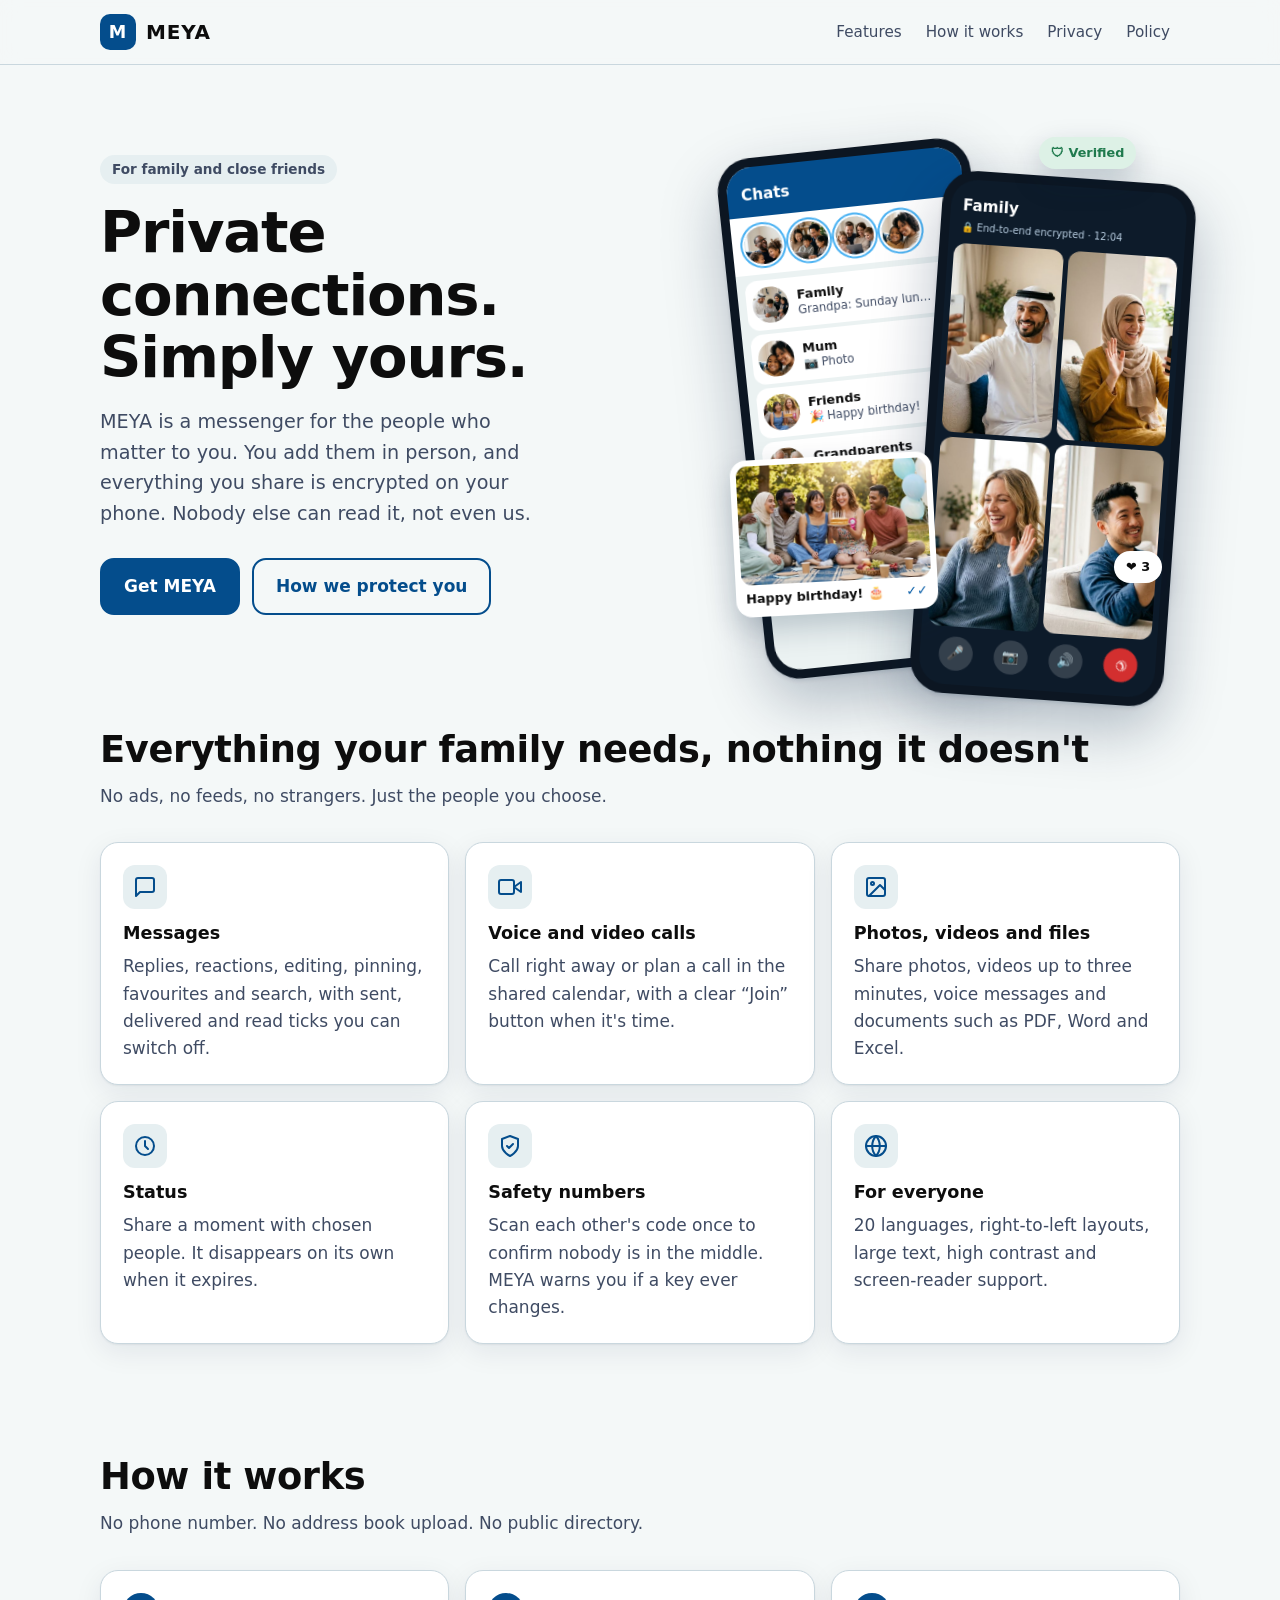
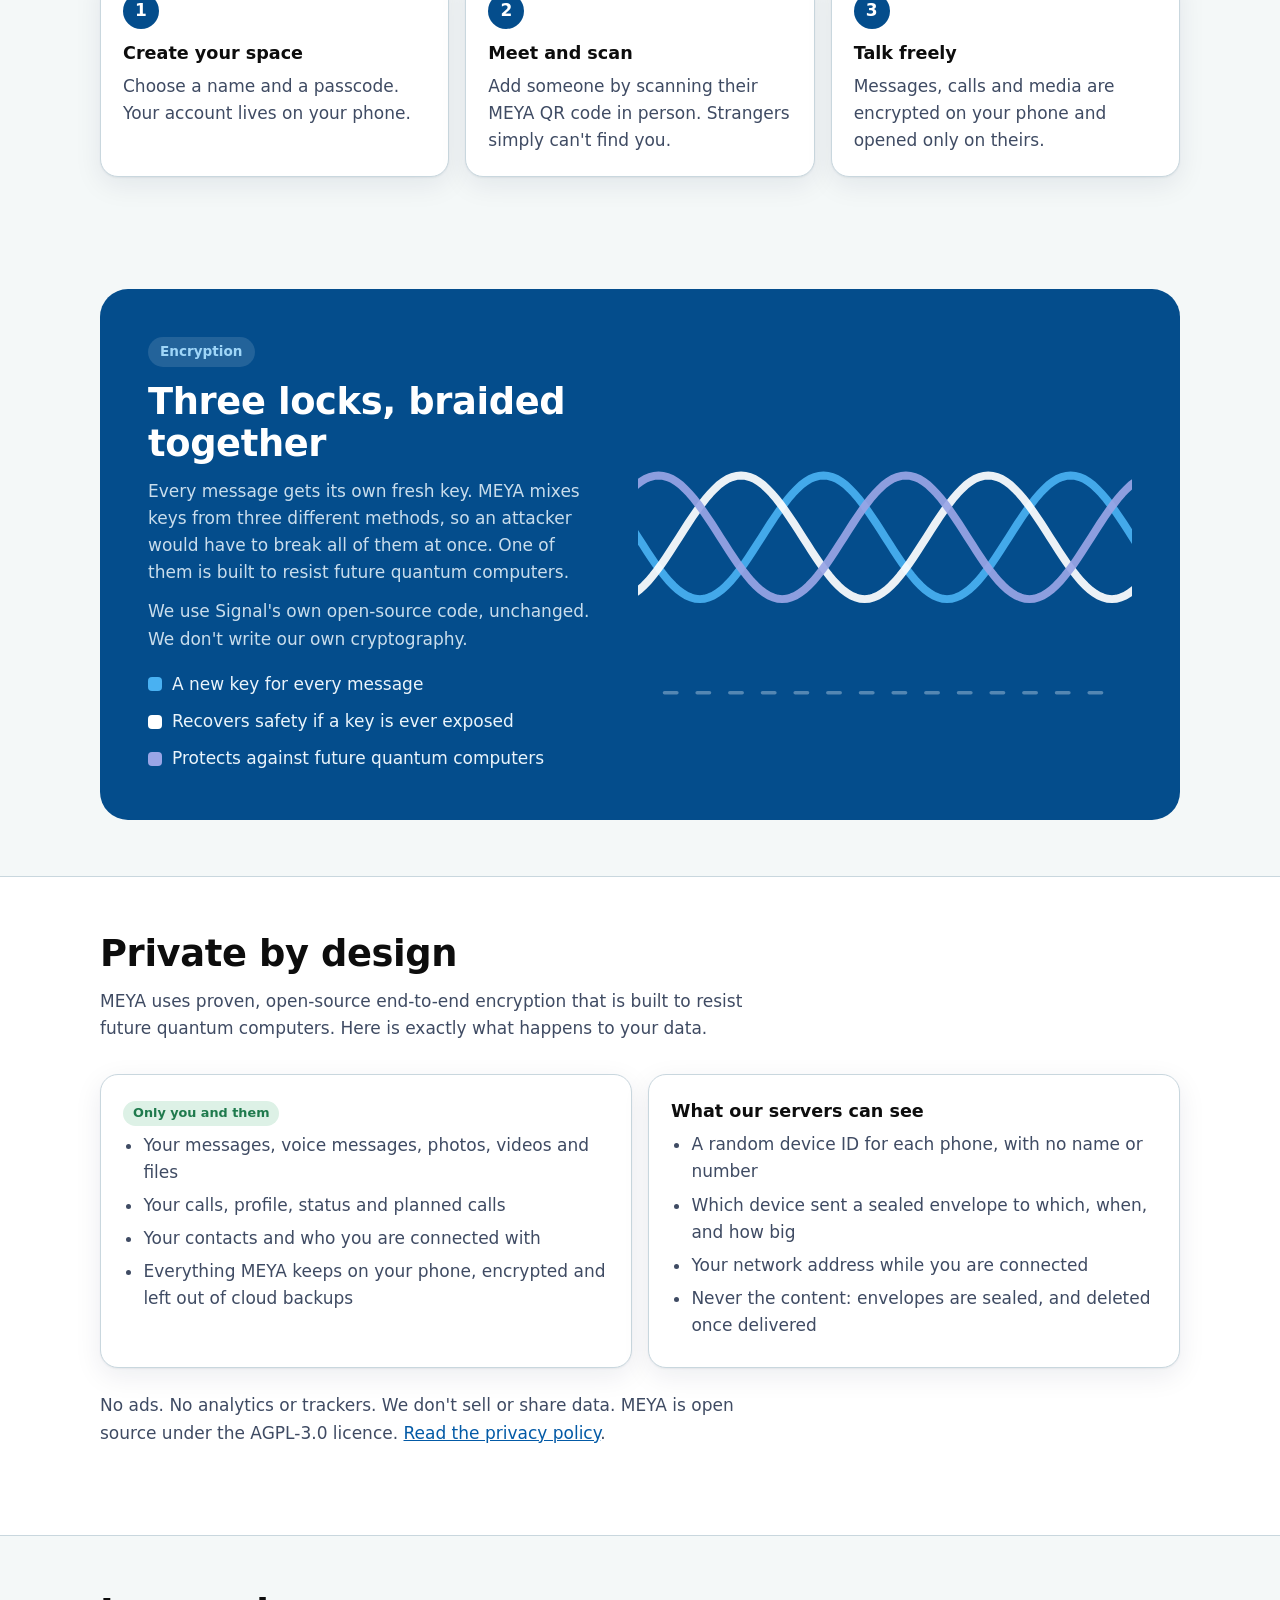
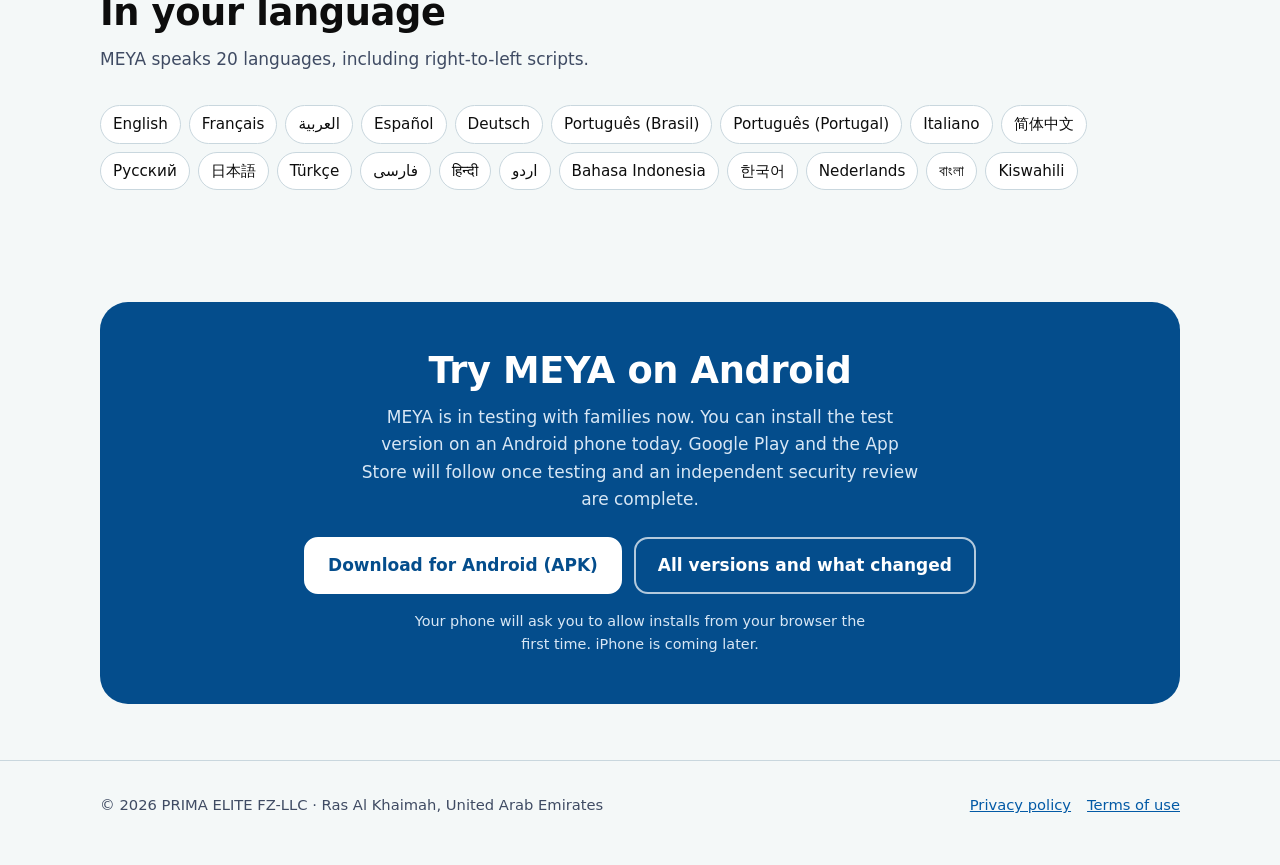
==== website/index.html @ dabe9e63 "MEYA 1.0.0 Source of the first Android test version of MEYA: the Flutter app, the Rust cryptographic" ====
<!doctype html>
<html lang="en">
<head>
<meta charset="utf-8">
<meta name="viewport" content="width=device-width, initial-scale=1, viewport-fit=cover">
<title>MEYA · Private messaging for the people closest to you</title>
<meta name="description" content="MEYA is a private, end-to-end encrypted messenger for family and close friends. Add people only in person, chat, call and share. Nobody else can read it.">
<meta name="theme-color" content="#044d8c">
<meta property="og:title" content="MEYA · Private messaging for the people closest to you">
<meta property="og:description" content="End-to-end encrypted messages and calls for family and close friends. You add people only in person.">
<meta property="og:type" content="website">
<link rel="icon" href="favicon.svg" type="image/svg+xml">
<link rel="stylesheet" href="site.css">
</head>
<body>
<a class="skip" href="#main">Skip to content</a>

<header class="top">
  <div class="wrap">
    <a class="brand" href="/" aria-label="MEYA home"><span class="logo" aria-hidden="true">M</span>MEYA</a>
    <nav aria-label="Main">
      <a href="#features" class="hide-small">Features</a>
      <a href="#how" class="hide-tiny">How it works</a>
      <a href="#privacy">Privacy</a>
      <a href="privacy.html" class="hide-small">Policy</a>
    </nav>
  </div>
</header>

<main id="main">
  <section class="hero" aria-labelledby="hero-title">
    <div class="wrap">
      <div>
        <span class="eyebrow">For family and close friends</span>
        <h1 id="hero-title">Private connections.<br>Simply yours.</h1>
        <p class="lead">MEYA is a messenger for the people who matter to you. You add them in person, and everything you share is encrypted on your phone. Nobody else can read it, not even us.</p>
        <div class="actions">
          <a class="button primary" href="#get">Get MEYA</a>
          <a class="button secondary" href="#privacy">How we protect you</a>
        </div>
      </div>

      <div class="showcase" role="img" aria-label="Illustration of MEYA in use: a family video call with four people of different backgrounds, a chats list with statuses, a shared birthday photo and a heart reaction, all end-to-end encrypted.">
        <!-- Back phone: chats list with statuses -->
        <div class="device device-back" aria-hidden="true">
          <div class="app">
            <div class="app-bar">Chats</div>
            <div class="stories">
              <span class="story" style="background-image:url(img/ai/black-father.jpg);background-size:150% auto;background-position:50% 42%"></span>
              <span class="story" style="background-image:url(img/ai/asian-family.jpg);background-size:auto 150%;background-position:56% 45%"></span>
              <span class="story" style="background-image:url(img/ai/family-tablet.jpg);background-size:auto 150%;background-position:50% 40%"></span>
              <span class="story" style="background-image:url(img/ai/black-mother.jpg);background-size:auto 170%;background-position:68% 34%"></span>
            </div>
            <ul class="chats">
              <li><span class="avatar" style="background-image:url(img/ai/gcc-family.jpg);background-size:auto 140%;background-position:52% 35%"></span><span class="who"><b>Family</b><i>Grandpa: Sunday lunch? 🍲</i></span><span class="badge-n">3</span></li>
              <li><span class="avatar" style="background-image:url(img/ai/black-mother.jpg);background-size:auto 200%;background-position:62% 34%"></span><span class="who"><b>Mum</b><i>📷 Photo</i></span></li>
              <li><span class="avatar" style="background-image:url(img/ai/friends-birthday.jpg);background-size:auto 150%;background-position:45% 30%"></span><span class="who"><b>Friends</b><i>🎉 Happy birthday!</i></span></li>
              <li><span class="avatar" style="background-image:url(img/ai/grandparents.jpg);background-size:auto 150%;background-position:50% 32%"></span><span class="who"><b>Grandparents</b><i>🎥 Video call</i></span></li>
            </ul>
          </div>
        </div>

        <!-- Front phone: family video call -->
        <div class="device device-front" aria-hidden="true">
          <div class="call">
            <div class="call-top"><b>Family</b><span>🔒 End-to-end encrypted · 12:04</span></div>
            <div class="tiles">
              <img src="img/ai/gcc-man.jpg" alt="" style="object-position:38% 30%">
              <img src="img/ai/hijab-woman.jpg" alt="" style="object-position:44% 35%">
              <img src="img/ai/woman-wave.jpg" alt="" style="object-position:57% 35%">
              <img src="img/ai/asian-man.jpg" alt="" style="object-position:35% 38%">
            </div>
            <div class="controls"><span>🎤</span><span>📷</span><span>🔊</span><span class="end">✆</span></div>
          </div>
        </div>

        <!-- Floating details -->
        <div class="float float-photo" aria-hidden="true">
          <img src="img/ai/friends-birthday.jpg" alt="" style="object-position:52% 40%">
          <span>Happy birthday! 🎂 <em>✓✓</em></span>
        </div>
        <div class="float float-heart" aria-hidden="true">❤️ 3</div>
        <div class="float float-lock" aria-hidden="true">🛡 Verified</div>
      </div>
    </div>
  </section>

  <section id="features" aria-labelledby="features-title">
    <div class="wrap">
      <h2 id="features-title">Everything your family needs, nothing it doesn't</h2>
      <p class="section-lead">No ads, no feeds, no strangers. Just the people you choose.</p>
      <div class="grid">
        <article class="card">
          <div class="icon" aria-hidden="true"><svg viewBox="0 0 24 24"><path d="M21 15a2 2 0 0 1-2 2H7l-4 4V5a2 2 0 0 1 2-2h14a2 2 0 0 1 2 2z"/></svg></div>
          <h3>Messages</h3>
          <p>Replies, reactions, editing, pinning, favourites and search, with sent, delivered and read ticks you can switch off.</p>
        </article>
        <article class="card">
          <div class="icon" aria-hidden="true"><svg viewBox="0 0 24 24"><path d="M23 7l-7 5 7 5V7z"/><rect x="1" y="5" width="15" height="14" rx="2"/></svg></div>
          <h3>Voice and video calls</h3>
          <p>Call right away or plan a call in the shared calendar, with a clear “Join” button when it's time.</p>
        </article>
        <article class="card">
          <div class="icon" aria-hidden="true"><svg viewBox="0 0 24 24"><rect x="3" y="3" width="18" height="18" rx="2"/><circle cx="8.5" cy="8.5" r="1.5"/><path d="M21 15l-5-5L5 21"/></svg></div>
          <h3>Photos, videos and files</h3>
          <p>Share photos, videos up to three minutes, voice messages and documents such as PDF, Word and Excel.</p>
        </article>
        <article class="card">
          <div class="icon" aria-hidden="true"><svg viewBox="0 0 24 24"><circle cx="12" cy="12" r="9"/><path d="M12 7v5l3 3"/></svg></div>
          <h3>Status</h3>
          <p>Share a moment with chosen people. It disappears on its own when it expires.</p>
        </article>
        <article class="card">
          <div class="icon" aria-hidden="true"><svg viewBox="0 0 24 24"><path d="M12 22s8-4 8-10V5l-8-3-8 3v7c0 6 8 10 8 10z"/><path d="M9 12l2 2 4-4"/></svg></div>
          <h3>Safety numbers</h3>
          <p>Scan each other's code once to confirm nobody is in the middle. MEYA warns you if a key ever changes.</p>
        </article>
        <article class="card">
          <div class="icon" aria-hidden="true"><svg viewBox="0 0 24 24"><circle cx="12" cy="12" r="10"/><path d="M2 12h20M12 2a15 15 0 0 1 0 20M12 2a15 15 0 0 0 0 20"/></svg></div>
          <h3>For everyone</h3>
          <p>20 languages, right-to-left layouts, large text, high contrast and screen-reader support.</p>
        </article>
      </div>
    </div>
  </section>

  <section id="how" aria-labelledby="how-title">
    <div class="wrap">
      <h2 id="how-title">How it works</h2>
      <p class="section-lead">No phone number. No address book upload. No public directory.</p>
      <ol class="steps" role="list">
        <li class="card">
          <h3>Create your space</h3>
          <p>Choose a name and a passcode. Your account lives on your phone.</p>
        </li>
        <li class="card">
          <h3>Meet and scan</h3>
          <p>Add someone by scanning their MEYA QR code in person. Strangers simply can't find you.</p>
        </li>
        <li class="card">
          <h3>Talk freely</h3>
          <p>Messages, calls and media are encrypted on your phone and opened only on theirs.</p>
        </li>
      </ol>
    </div>
  </section>

  <section id="encryption" aria-labelledby="encryption-title">
    <div class="wrap">
      <div class="ratchet">
        <div>
          <span class="eyebrow">Encryption</span>
          <h2 id="encryption-title">Three locks, braided together</h2>
          <p>Every message gets its own fresh key. MEYA mixes keys from three different methods, so an attacker would have to break all of them at once. One of them is built to resist future quantum computers.</p>
          <p>We use Signal's own open-source code, unchanged. We don't write our own cryptography.</p>
          <ul class="strand-legend">
            <li><i style="background:#49b1f2"></i>A new key for every message</li>
            <li><i style="background:#ffffff"></i>Recovers safety if a key is ever exposed</li>
            <li><i style="background:#9aa5e6"></i>Protects against future quantum computers</li>
          </ul>
        </div>
        <svg class="strands" viewBox="0 0 560 360" role="img" aria-label="Three strands braided together, standing for the three methods that make each message key">
          <defs><path id="wave" d="M-560 160.0 L-555 167.8 L-550 175.6 L-545 183.1 L-540 190.4 L-535 197.2 L-530 203.6 L-525 209.5 L-520 214.7 L-515 219.3 L-510 223.1 L-505 226.1 L-500 228.2 L-495 229.6 L-490 230.0 L-485 229.6 L-480 228.2 L-475 226.1 L-470 223.1 L-465 219.3 L-460 214.7 L-455 209.5 L-450 203.6 L-445 197.2 L-440 190.4 L-435 183.1 L-430 175.6 L-425 167.8 L-420 160.0 L-415 152.2 L-410 144.4 L-405 136.9 L-400 129.6 L-395 122.8 L-390 116.4 L-385 110.5 L-380 105.3 L-375 100.7 L-370 96.9 L-365 93.9 L-360 91.8 L-355 90.4 L-350 90.0 L-345 90.4 L-340 91.8 L-335 93.9 L-330 96.9 L-325 100.7 L-320 105.3 L-315 110.5 L-310 116.4 L-305 122.8 L-300 129.6 L-295 136.9 L-290 144.4 L-285 152.2 L-280 160.0 L-275 167.8 L-270 175.6 L-265 183.1 L-260 190.4 L-255 197.2 L-250 203.6 L-245 209.5 L-240 214.7 L-235 219.3 L-230 223.1 L-225 226.1 L-220 228.2 L-215 229.6 L-210 230.0 L-205 229.6 L-200 228.2 L-195 226.1 L-190 223.1 L-185 219.3 L-180 214.7 L-175 209.5 L-170 203.6 L-165 197.2 L-160 190.4 L-155 183.1 L-150 175.6 L-145 167.8 L-140 160.0 L-135 152.2 L-130 144.4 L-125 136.9 L-120 129.6 L-115 122.8 L-110 116.4 L-105 110.5 L-100 105.3 L-95 100.7 L-90 96.9 L-85 93.9 L-80 91.8 L-75 90.4 L-70 90.0 L-65 90.4 L-60 91.8 L-55 93.9 L-50 96.9 L-45 100.7 L-40 105.3 L-35 110.5 L-30 116.4 L-25 122.8 L-20 129.6 L-15 136.9 L-10 144.4 L-5 152.2 L0 160.0 L5 167.8 L10 175.6 L15 183.1 L20 190.4 L25 197.2 L30 203.6 L35 209.5 L40 214.7 L45 219.3 L50 223.1 L55 226.1 L60 228.2 L65 229.6 L70 230.0 L75 229.6 L80 228.2 L85 226.1 L90 223.1 L95 219.3 L100 214.7 L105 209.5 L110 203.6 L115 197.2 L120 190.4 L125 183.1 L130 175.6 L135 167.8 L140 160.0 L145 152.2 L150 144.4 L155 136.9 L160 129.6 L165 122.8 L170 116.4 L175 110.5 L180 105.3 L185 100.7 L190 96.9 L195 93.9 L200 91.8 L205 90.4 L210 90.0 L215 90.4 L220 91.8 L225 93.9 L230 96.9 L235 100.7 L240 105.3 L245 110.5 L250 116.4 L255 122.8 L260 129.6 L265 136.9 L270 144.4 L275 152.2 L280 160.0 L285 167.8 L290 175.6 L295 183.1 L300 190.4 L305 197.2 L310 203.6 L315 209.5 L320 214.7 L325 219.3 L330 223.1 L335 226.1 L340 228.2 L345 229.6 L350 230.0 L355 229.6 L360 228.2 L365 226.1 L370 223.1 L375 219.3 L380 214.7 L385 209.5 L390 203.6 L395 197.2 L400 190.4 L405 183.1 L410 175.6 L415 167.8 L420 160.0 L425 152.2 L430 144.4 L435 136.9 L440 129.6 L445 122.8 L450 116.4 L455 110.5 L460 105.3 L465 100.7 L470 96.9 L475 93.9 L480 91.8 L485 90.4 L490 90.0 L495 90.4 L500 91.8 L505 93.9 L510 96.9 L515 100.7 L520 105.3 L525 110.5 L530 116.4 L535 122.8 L540 129.6 L545 136.9 L550 144.4 L555 152.2 L560 160.0 L565 167.8 L570 175.6 L575 183.1 L580 190.4 L585 197.2 L590 203.6 L595 209.5 L600 214.7 L605 219.3 L610 223.1 L615 226.1 L620 228.2 L625 229.6 L630 230.0 L635 229.6 L640 228.2 L645 226.1 L650 223.1 L655 219.3 L660 214.7 L665 209.5 L670 203.6 L675 197.2 L680 190.4 L685 183.1 L690 175.6 L695 167.8 L700 160.0 L705 152.2 L710 144.4 L715 136.9 L720 129.6 L725 122.8 L730 116.4 L735 110.5 L740 105.3 L745 100.7 L750 96.9 L755 93.9 L760 91.8 L765 90.4 L770 90.0 L775 90.4 L780 91.8 L785 93.9 L790 96.9 L795 100.7 L800 105.3 L805 110.5 L810 116.4 L815 122.8 L820 129.6 L825 136.9 L830 144.4 L835 152.2 L840 160.0 L845 167.8 L850 175.6 L855 183.1 L860 190.4 L865 197.2 L870 203.6 L875 209.5 L880 214.7 L885 219.3 L890 223.1 L895 226.1 L900 228.2 L905 229.6 L910 230.0 L915 229.6 L920 228.2 L925 226.1 L930 223.1 L935 219.3 L940 214.7 L945 209.5 L950 203.6 L955 197.2 L960 190.4 L965 183.1 L970 175.6 L975 167.8 L980 160.0 L985 152.2 L990 144.4 L995 136.9 L1000 129.6 L1005 122.8 L1010 116.4 L1015 110.5 L1020 105.3 L1025 100.7 L1030 96.9 L1035 93.9 L1040 91.8 L1045 90.4 L1050 90.0 L1055 90.4 L1060 91.8 L1065 93.9 L1070 96.9 L1075 100.7 L1080 105.3 L1085 110.5 L1090 116.4 L1095 122.8 L1100 129.6 L1105 136.9 L1110 144.4 L1115 152.2 L1120 160.0"/></defs>
          <g class="ticks"><rect x="28" y="334" width="18" height="4" rx="2"/><rect x="65" y="334" width="18" height="4" rx="2"/><rect x="102" y="334" width="18" height="4" rx="2"/><rect x="139" y="334" width="18" height="4" rx="2"/><rect x="176" y="334" width="18" height="4" rx="2"/><rect x="213" y="334" width="18" height="4" rx="2"/><rect x="250" y="334" width="18" height="4" rx="2"/><rect x="287" y="334" width="18" height="4" rx="2"/><rect x="324" y="334" width="18" height="4" rx="2"/><rect x="361" y="334" width="18" height="4" rx="2"/><rect x="398" y="334" width="18" height="4" rx="2"/><rect x="435" y="334" width="18" height="4" rx="2"/><rect x="472" y="334" width="18" height="4" rx="2"/><rect x="509" y="334" width="18" height="4" rx="2"/></g>
          <g class="strand-move">
            <use href="#wave" stroke="#49b1f2"/>
            <use href="#wave" stroke="#ffffff" transform="translate(-93.33 0)"/>
            <use href="#wave" stroke="#9aa5e6" transform="translate(-186.67 0)"/>
          </g>
        </svg>
      </div>
    </div>
  </section>

  <section id="privacy" class="privacy" aria-labelledby="privacy-title">
    <div class="wrap">
      <h2 id="privacy-title">Private by design</h2>
      <p class="section-lead">MEYA uses proven, open-source end-to-end encryption that is built to resist future quantum computers. Here is exactly what happens to your data.</p>
      <div class="ledger">
        <div class="card">
          <h3><span class="badge">Only you and them</span></h3>
          <ul>
            <li>Your messages, voice messages, photos, videos and files</li>
            <li>Your calls, profile, status and planned calls</li>
            <li>Your contacts and who you are connected with</li>
            <li>Everything MEYA keeps on your phone, encrypted and left out of cloud backups</li>
          </ul>
        </div>
        <div class="card">
          <h3>What our servers can see</h3>
          <ul>
            <li>A random device ID for each phone, with no name or number</li>
            <li>Which device sent a sealed envelope to which, when, and how big</li>
            <li>Your network address while you are connected</li>
            <li>Never the content: envelopes are sealed, and deleted once delivered</li>
          </ul>
        </div>
      </div>
      <p class="section-lead" style="margin-top:24px">No ads. No analytics or trackers. We don't sell or share data. MEYA is open source under the AGPL-3.0 licence. <a href="privacy.html">Read the privacy policy</a>.</p>
    </div>
  </section>

  <section aria-labelledby="languages-title">
    <div class="wrap">
      <h2 id="languages-title">In your language</h2>
      <p class="section-lead">MEYA speaks 20 languages, including right-to-left scripts.</p>
      <ul class="languages">
        <li lang="en">English</li><li lang="fr">Français</li><li lang="ar" dir="rtl">العربية</li>
        <li lang="es">Español</li><li lang="de">Deutsch</li><li lang="pt-BR">Português (Brasil)</li>
        <li lang="pt-PT">Português (Portugal)</li><li lang="it">Italiano</li><li lang="zh-Hans">简体中文</li>
        <li lang="ru">Русский</li><li lang="ja">日本語</li><li lang="tr">Türkçe</li>
        <li lang="fa" dir="rtl">فارسی</li><li lang="hi">हिन्दी</li><li lang="ur" dir="rtl">اردو</li>
        <li lang="id">Bahasa Indonesia</li><li lang="ko">한국어</li><li lang="nl">Nederlands</li>
        <li lang="bn">বাংলা</li><li lang="sw">Kiswahili</li>
      </ul>
    </div>
  </section>

  <section id="get" aria-labelledby="get-title">
    <div class="wrap">
      <div class="cta">
        <h2 id="get-title">Try MEYA on Android</h2>
        <p>MEYA is in testing with families now. You can install the test version on an Android phone today. Google Play and the App Store will follow once testing and an independent security review are complete.</p>
        <div class="actions cta-actions">
          <a class="button primary" href="https://github.com/aichemoussa/meya-website/releases/latest/download/meya.apk">Download for Android (APK)</a>
          <a class="button secondary" href="https://github.com/aichemoussa/meya-website/releases/latest">All versions and what changed</a>
        </div>
        <p class="cta-note">Your phone will ask you to allow installs from your browser the first time. iPhone is coming later.</p>
      </div>
    </div>
  </section>
</main>

<footer>
  <div class="wrap">
    <span>© 2026 PRIMA ELITE FZ-LLC · Ras Al Khaimah, United Arab Emirates</span>
    <nav aria-label="Legal">
      <a href="privacy.html">Privacy policy</a>
      <a href="terms.html">Terms of use</a>
    </nav>
  </div>
</footer>
</body>
</html>
---- website/site.css ----
/* MEYA website. System fonts only and no third-party requests: a privacy
   app's website should not tell anyone else who visits it. */
:root {
  --navy: #044d8c;
  --sky: #49b1f2;
  --indigo: #424d8c;
  --mist: #ebf2f2;

  --bg: #f4f8f8;
  --surface: #ffffff;
  --surface-2: #e6eff1;
  --text: #0d0d0d;
  --muted: #3f4b63;
  --line: #c9d7de;
  --accent: var(--navy);
  --accent-text: #ffffff;
  --link: #035aa6;
  --ok: #1f7a4d;
  --ok-bg: #ddf1e6;

  --radius: 18px;
  --shadow: 0 1px 2px rgba(4, 30, 60, 0.06), 0 8px 28px rgba(4, 30, 60, 0.08);
  --font: system-ui, -apple-system, "Segoe UI", Roboto, "Noto Sans", sans-serif;
}

@media (prefers-color-scheme: dark) {
  :root {
    --bg: #0b1420;
    --surface: #111e2e;
    --surface-2: #17283c;
    --text: #eef4f7;
    --muted: #b3c2d3;
    --line: #26394f;
    --accent: #49b1f2;
    --accent-text: #04121f;
    --link: #8fd0ff;
    --ok: #7fd9a8;
    --ok-bg: #12301f;
    --shadow: 0 1px 2px rgba(0, 0, 0, 0.3), 0 8px 28px rgba(0, 0, 0, 0.35);
  }
}

* { box-sizing: border-box; }

html { -webkit-text-size-adjust: 100%; }

body {
  margin: 0;
  background: var(--bg);
  color: var(--text);
  font: 17px/1.6 var(--font);
}

a { color: var(--link); }
a:focus-visible, button:focus-visible {
  outline: 3px solid var(--sky);
  outline-offset: 3px;
  border-radius: 6px;
}

.skip {
  position: absolute;
  left: -999px;
  top: 8px;
  background: var(--surface);
  padding: 8px 14px;
  border-radius: 8px;
  z-index: 10;
}
.skip:focus { left: 16px; }

.wrap {
  width: min(1080px, 100% - 32px);
  margin-inline: auto;
}

/* Header */
.top {
  position: sticky;
  top: 0;
  z-index: 5;
  background: color-mix(in srgb, var(--bg) 88%, transparent);
  backdrop-filter: blur(10px);
  border-bottom: 1px solid var(--line);
}
.top .wrap {
  display: flex;
  align-items: center;
  justify-content: space-between;
  gap: 16px;
  min-height: 64px;
}
.brand {
  display: flex;
  align-items: center;
  gap: 10px;
  color: var(--text);
  text-decoration: none;
  font-weight: 800;
  font-size: 1.25rem;
  letter-spacing: 0.04em;
}
.logo {
  width: 36px;
  height: 36px;
  border-radius: 10px;
  background: var(--navy);
  color: #fff;
  display: grid;
  place-items: center;
  font-weight: 800;
  font-size: 1.1rem;
}
.top nav { display: flex; gap: 4px; flex-wrap: nowrap; white-space: nowrap; }
.top nav a {
  color: var(--muted);
  text-decoration: none;
  padding: 8px 10px;
  border-radius: 10px;
  font-size: 0.95rem;
}
.top nav a:hover { background: var(--surface-2); color: var(--text); }

/* Hero */
.hero { padding: 72px 0 40px; }
.hero .wrap {
  display: grid;
  grid-template-columns: 1.15fr 0.85fr;
  gap: 48px;
  align-items: center;
}
.eyebrow {
  display: inline-block;
  padding: 4px 12px;
  border-radius: 999px;
  background: var(--surface-2);
  color: var(--muted);
  font-size: 0.85rem;
  font-weight: 600;
}
h1 {
  font-size: clamp(2.3rem, 5vw, 3.6rem);
  line-height: 1.08;
  margin: 18px 0 18px;
  letter-spacing: -0.02em;
}
.lead { font-size: 1.2rem; color: var(--muted); max-width: 36ch; margin: 0 0 28px; }
.actions { display: flex; gap: 12px; flex-wrap: wrap; }
.button {
  display: inline-flex;
  align-items: center;
  gap: 8px;
  padding: 13px 22px;
  border-radius: 14px;
  font-weight: 700;
  text-decoration: none;
  border: 2px solid var(--accent);
}
.button.primary { background: var(--accent); color: var(--accent-text); }
.button.secondary { color: var(--accent); }

/* App showcase: MEYA in use, two layered phones with real faces. */
.showcase {
  position: relative;
  justify-self: center;
  width: min(460px, 100%);
  aspect-ratio: 46 / 52;
}
.device {
  position: absolute;
  width: 58%;
  aspect-ratio: 9 / 18.5;
  background: #0c1622;
  border-radius: 34px;
  padding: 9px;
  box-shadow: 0 2px 4px rgba(4, 30, 60, 0.12), 0 24px 60px rgba(4, 30, 60, 0.28);
}
.device-back { left: 0; top: 2%; transform: rotate(-6deg); }
.device-front { right: 0; top: 8%; transform: rotate(4deg); }
.device > div {
  height: 100%;
  border-radius: 26px;
  overflow: hidden;
}

/* Chats list */
.app { background: #ebf2f2; color: #0d0d0d; display: flex; flex-direction: column; }
.app-bar {
  background: #044d8c;
  color: #fff;
  font-weight: 800;
  font-size: 0.95rem;
  padding: 16px 14px 10px;
}
.stories {
  display: flex;
  gap: 8px;
  padding: 10px 12px;
  background: #fff;
}
.story {
  width: 38px;
  height: 38px;
  border-radius: 50%;
  background-repeat: no-repeat;
  box-shadow: 0 0 0 2px #fff, 0 0 0 4px #49b1f2;
  flex: none;
}
.chats { list-style: none; margin: 0; padding: 6px 8px; display: grid; gap: 4px; }
.chats li {
  display: flex;
  align-items: center;
  gap: 9px;
  padding: 7px 6px;
  background: #fff;
  border-radius: 12px;
}
.avatar {
  width: 36px;
  height: 36px;
  border-radius: 50%;
  background-repeat: no-repeat;
  flex: none;
}
.who { display: grid; min-width: 0; flex: 1; font-size: 0.72rem; line-height: 1.25; }
.who b { font-size: 0.8rem; }
.who i { font-style: normal; color: #3f4b63; white-space: nowrap; overflow: hidden; text-overflow: ellipsis; }
.badge-n {
  background: #044d8c;
  color: #fff;
  font-size: 0.65rem;
  font-weight: 800;
  border-radius: 999px;
  padding: 1px 6px;
}

/* Family video call */
.call { background: #0d1b2a; color: #fff; display: flex; flex-direction: column; }
.call-top { padding: 14px 12px 8px; display: grid; gap: 2px; }
.call-top b { font-size: 0.95rem; }
.call-top span { font-size: 0.62rem; color: #b8cde0; }
.tiles {
  flex: 1;
  display: grid;
  grid-template-columns: 1fr 1fr;
  grid-template-rows: 1fr 1fr;
  gap: 5px;
  padding: 0 6px;
}
.tiles img {
  width: 100%;
  height: 100%;
  object-fit: cover;
  border-radius: 12px;
  display: block;
}
.controls {
  display: flex;
  justify-content: space-around;
  padding: 10px 8px 14px;
}
.controls span {
  width: 34px;
  height: 34px;
  border-radius: 50%;
  background: rgba(255, 255, 255, 0.16);
  display: grid;
  place-items: center;
  font-size: 0.85rem;
}
.controls .end { background: #d32f2f; transform: rotate(135deg); }

/* Floating details */
.float {
  position: absolute;
  background: #fff;
  color: #0d0d0d;
  border-radius: 16px;
  box-shadow: 0 12px 30px rgba(4, 30, 60, 0.22);
  font-size: 0.8rem;
  font-weight: 600;
}
.float-photo {
  left: -2%;
  bottom: 4%;
  width: 46%;
  padding: 6px;
  display: grid;
  gap: 4px;
  transform: rotate(-3deg);
}
.float-photo img { width: 100%; aspect-ratio: 16 / 10; object-fit: cover; border-radius: 11px; display: block; }
.float-photo span { padding: 0 4px 2px; }
.float-photo em { font-style: normal; color: #035aa6; float: right; }
.float-heart { right: 4%; bottom: 10%; padding: 6px 12px; }
.float-lock { right: 10%; top: 0; padding: 6px 12px; background: #ddf1e6; color: #1f7a4d; }

@media (max-width: 860px) {
  .showcase { margin-top: 12px; }
}

/* Sections */
section { padding: 56px 0; }
h2 {
  font-size: clamp(1.7rem, 3.4vw, 2.3rem);
  line-height: 1.15;
  margin: 0 0 12px;
  letter-spacing: -0.01em;
}
.section-lead { color: var(--muted); max-width: 60ch; margin: 0 0 32px; }

.grid {
  display: grid;
  grid-template-columns: repeat(3, 1fr);
  gap: 16px;
}
.card {
  background: var(--surface);
  border: 1px solid var(--line);
  border-radius: var(--radius);
  padding: 22px;
  box-shadow: var(--shadow);
}
.card h3 { margin: 10px 0 6px; font-size: 1.1rem; }
.card p { margin: 0; color: var(--muted); }
.icon {
  width: 44px;
  height: 44px;
  border-radius: 12px;
  background: var(--surface-2);
  display: grid;
  place-items: center;
}
.icon svg { width: 24px; height: 24px; stroke: var(--accent); fill: none; stroke-width: 2; stroke-linecap: round; stroke-linejoin: round; }

.steps { counter-reset: step; list-style: none; padding: 0; margin: 0; display: grid; grid-template-columns: repeat(3, 1fr); gap: 16px; }
.steps .card::before {
  counter-increment: step;
  content: counter(step);
  display: grid;
  place-items: center;
  width: 36px;
  height: 36px;
  border-radius: 50%;
  background: var(--accent);
  color: var(--accent-text);
  font-weight: 800;
}

.privacy {
  background: var(--surface);
  border-block: 1px solid var(--line);
}
.ledger { display: grid; grid-template-columns: 1fr 1fr; gap: 16px; }
.ledger ul { margin: 0; padding-left: 1.2em; color: var(--muted); }
.ledger li { margin: 6px 0; }
.ledger .card h3 { margin-top: 0; }
.badge {
  display: inline-block;
  padding: 2px 10px;
  border-radius: 999px;
  font-size: 0.8rem;
  font-weight: 700;
  background: var(--ok-bg);
  color: var(--ok);
}

.languages { display: flex; flex-wrap: wrap; gap: 8px; padding: 0; list-style: none; margin: 0; }
.languages li {
  padding: 6px 12px;
  border-radius: 999px;
  background: var(--surface);
  border: 1px solid var(--line);
  font-size: 0.95rem;
}

.cta {
  text-align: center;
  background: var(--navy);
  color: #fff;
  border-radius: 28px;
  padding: 48px 24px;
}
.cta p { color: #d8e7f5; max-width: 52ch; margin: 0 auto 24px; }
.cta .button.primary { background: #fff; color: var(--navy); border-color: #fff; }

/* Legal pages */
.legal { padding: 48px 0 64px; }
.legal .wrap { max-width: 760px; }
.legal h1 { font-size: clamp(2rem, 4vw, 2.8rem); }
.legal h2 { font-size: 1.3rem; margin-top: 32px; }
.legal p { color: var(--muted); }

footer {
  border-top: 1px solid var(--line);
  padding: 32px 0 48px;
  color: var(--muted);
  font-size: 0.92rem;
}
footer .wrap { display: flex; flex-wrap: wrap; gap: 12px 28px; justify-content: space-between; }
footer nav { display: flex; gap: 16px; flex-wrap: wrap; }

@media (max-width: 860px) {
  .hero { padding-top: 40px; }
  .hero .wrap, .ledger { grid-template-columns: 1fr; }
  .grid, .steps { grid-template-columns: 1fr; }
  .top nav a.hide-small { display: none; }
}

@media (max-width: 520px) {
  .top nav a { padding: 8px 6px; font-size: 0.9rem; }
  .top nav a.hide-tiny { display: none; }
  .actions .button { flex: 1 1 100%; justify-content: center; }
}

@media (prefers-reduced-motion: no-preference) {
  html { scroll-behavior: smooth; }
}

/* Motion. Pure CSS (the site runs no scripts), and only for people who
   have not asked their device to reduce motion. */
@media (prefers-reduced-motion: no-preference) {
  @keyframes rise { from { opacity: 0; translate: 0 18px; } to { opacity: 1; translate: 0 0; } }
  @keyframes drift-in { from { opacity: 0; translate: 0 40px; } to { opacity: 1; translate: 0 0; } }
  @keyframes bob { 0%, 100% { translate: 0 0; } 50% { translate: 0 -10px; } }
  @keyframes pop { 0% { opacity: 0; scale: 0.6; } 70% { scale: 1.08; } 100% { opacity: 1; scale: 1; } }
  @keyframes beat { 0%, 100% { scale: 1; } 12% { scale: 1.18; } 24% { scale: 1; } 36% { scale: 1.12; } 48% { scale: 1; } }
  @keyframes ring { 0%, 100% { box-shadow: 0 0 0 2px #fff, 0 0 0 4px #49b1f2; } 50% { box-shadow: 0 0 0 2px #fff, 0 0 0 5px #044d8c; } }
  @keyframes speaking {
    0%, 22% { box-shadow: 0 0 0 3px #49b1f2, 0 0 18px rgba(73, 177, 242, 0.7); }
    28%, 100% { box-shadow: 0 0 0 0 transparent; }
  }

  .hero .eyebrow, .hero h1, .hero .lead, .hero .actions { animation: rise 0.7s cubic-bezier(0.2, 0.7, 0.2, 1) both; }
  .hero h1 { animation-delay: 0.08s; }
  .hero .lead { animation-delay: 0.16s; }
  .hero .actions { animation-delay: 0.24s; }

  .device-back { animation: drift-in 0.9s 0.2s cubic-bezier(0.2, 0.7, 0.2, 1) both, bob 7s 1.1s ease-in-out infinite; }
  .device-front { animation: drift-in 0.9s 0.35s cubic-bezier(0.2, 0.7, 0.2, 1) both, bob 6s 1.25s ease-in-out infinite; }
  .float-photo { animation: pop 0.6s 0.9s both, bob 5s 1.5s ease-in-out infinite; }
  .float-lock { animation: pop 0.6s 1.1s both, bob 5.5s 1.7s ease-in-out infinite; }
  .float-heart { animation: pop 0.6s 1.3s both, beat 2.4s 2s ease-in-out infinite; }

  .story { animation: ring 2.6s ease-in-out infinite; }
  .story:nth-child(2) { animation-delay: 0.65s; }
  .story:nth-child(3) { animation-delay: 1.3s; }
  .story:nth-child(4) { animation-delay: 1.95s; }

  /* The person speaking in the call lights up, one after another. */
  .tiles img { animation: speaking 8s infinite; }
  .tiles img:nth-child(2) { animation-delay: 2s; }
  .tiles img:nth-child(3) { animation-delay: 4s; }
  .tiles img:nth-child(4) { animation-delay: 6s; }

  .button { transition: translate 0.2s, box-shadow 0.2s; }
  .button:hover { translate: 0 -2px; box-shadow: 0 8px 20px rgba(4, 77, 140, 0.25); }
  .card { transition: scale 0.25s, box-shadow 0.25s; }
  .card:hover { scale: 1.02; box-shadow: 0 2px 4px rgba(4, 30, 60, 0.08), 0 16px 36px rgba(4, 30, 60, 0.14); }

  /* Cards and headings slide in as they scroll into view. Browsers that
     cannot tie animation to scrolling simply show them straight away. */
  @supports (animation-timeline: view()) {
    section:not(.hero) h2, section:not(.hero) .section-lead, .card, .languages li {
      animation: rise linear both;
      animation-timeline: view();
      animation-range: entry 0% entry 60%;
    }
  }
}

/* Encryption band: three strands braided together. */
.ratchet {
  background: var(--navy);
  color: #eaf4fb;
  border-radius: 28px;
  padding: clamp(24px, 5vw, 48px);
  display: grid;
  grid-template-columns: minmax(0, 1fr) minmax(0, 1.1fr);
  gap: 40px;
  align-items: center;
}
.ratchet .eyebrow { background: rgba(255, 255, 255, 0.12); color: #9fd6f8; }
.ratchet h2 { color: #fff; margin-top: 14px; }
.ratchet p { color: #c9ddec; margin: 12px 0 0; }
.strands { width: 100%; height: auto; display: block; overflow: hidden; }
.strands use { fill: none; stroke-width: 9; stroke-linecap: round; opacity: 0.92; }
.strands .ticks rect { fill: rgba(234, 244, 251, 0.35); }
.strand-legend { display: grid; gap: 10px; margin: 18px 0 0; padding: 0; list-style: none; color: #eaf4fb; }
.strand-legend li { display: flex; align-items: center; gap: 10px; }
.strand-legend i { width: 14px; height: 14px; border-radius: 4px; flex: none; }
@media (max-width: 860px) {
  .ratchet { grid-template-columns: minmax(0, 1fr); }
}
@media (prefers-reduced-motion: no-preference) {
  @keyframes braid { to { translate: -280px 0; } }
  .strand-move { animation: braid 14s linear infinite; }
}

.cta-actions { justify-content: center; margin-bottom: 16px; }
.cta .button.secondary { color: #fff; border-color: rgba(255, 255, 255, 0.7); }
.cta .cta-note { font-size: 0.9rem; margin: 0 auto; }
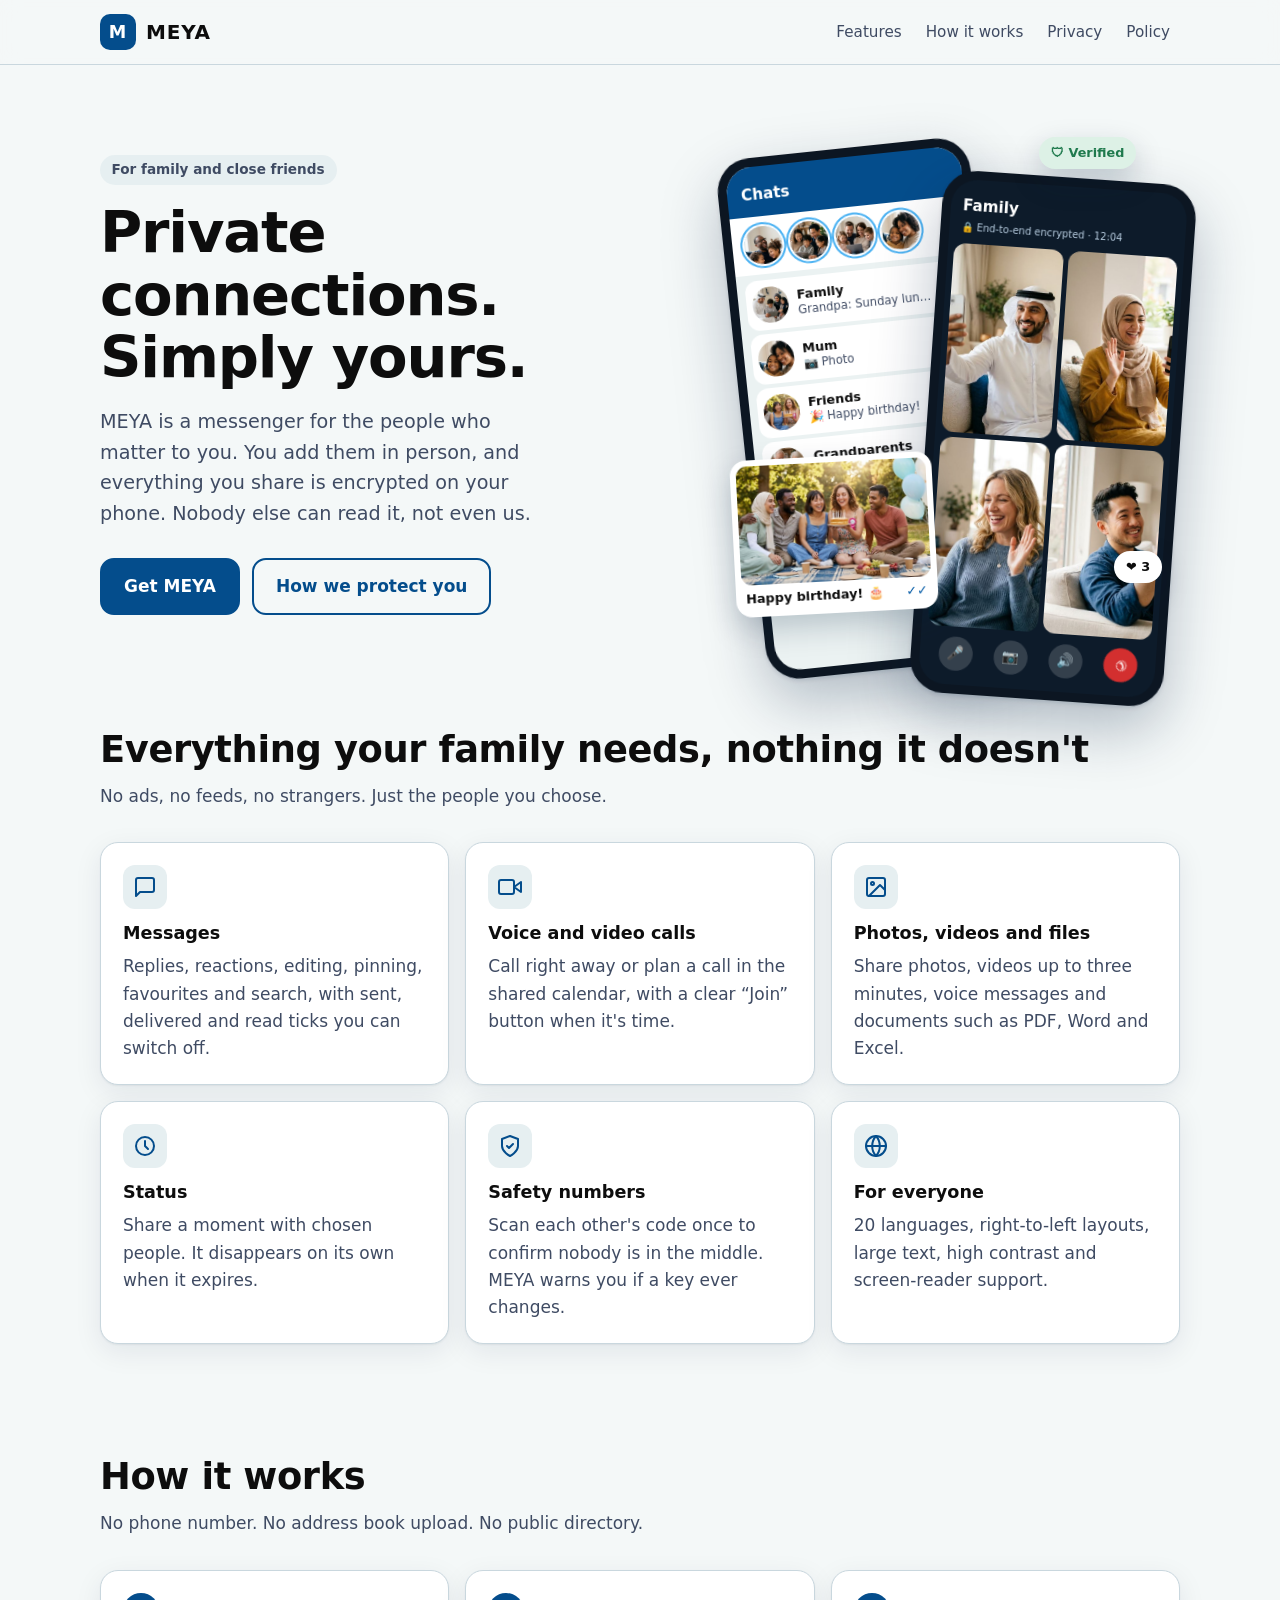
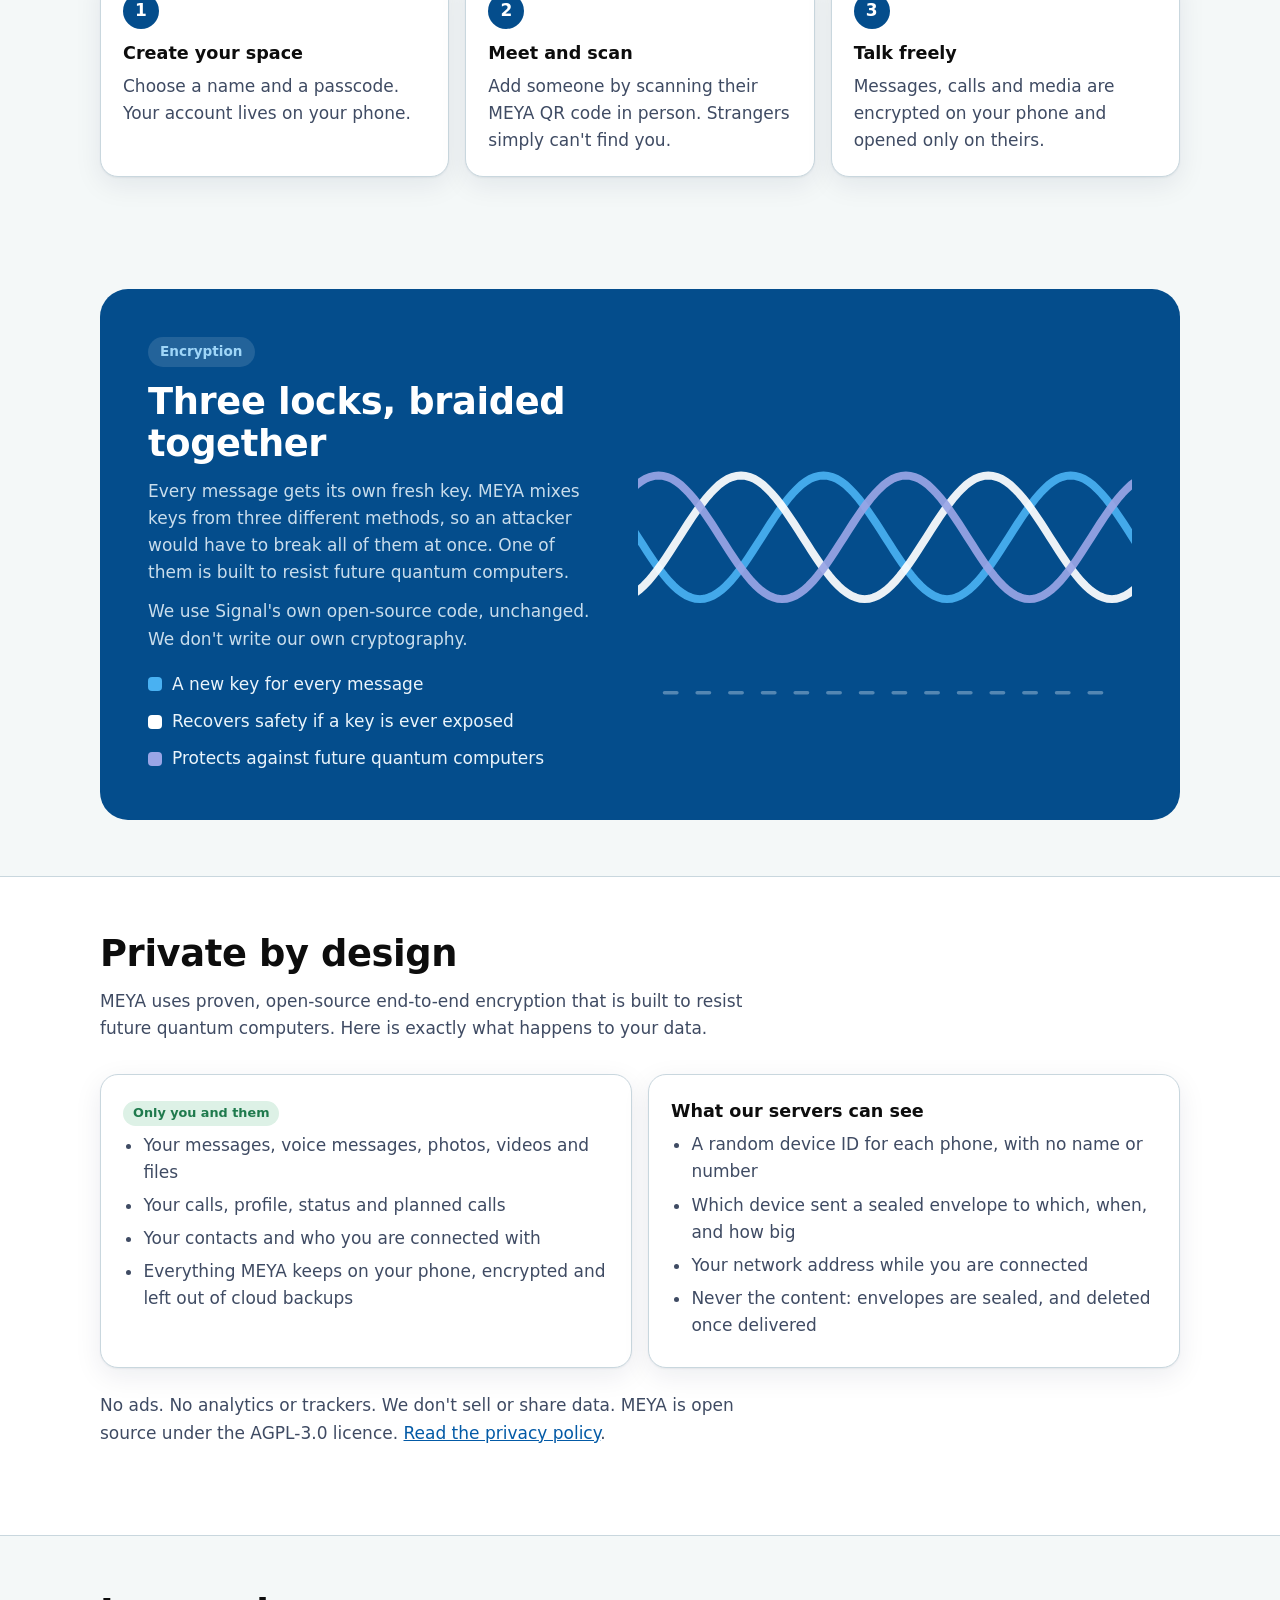
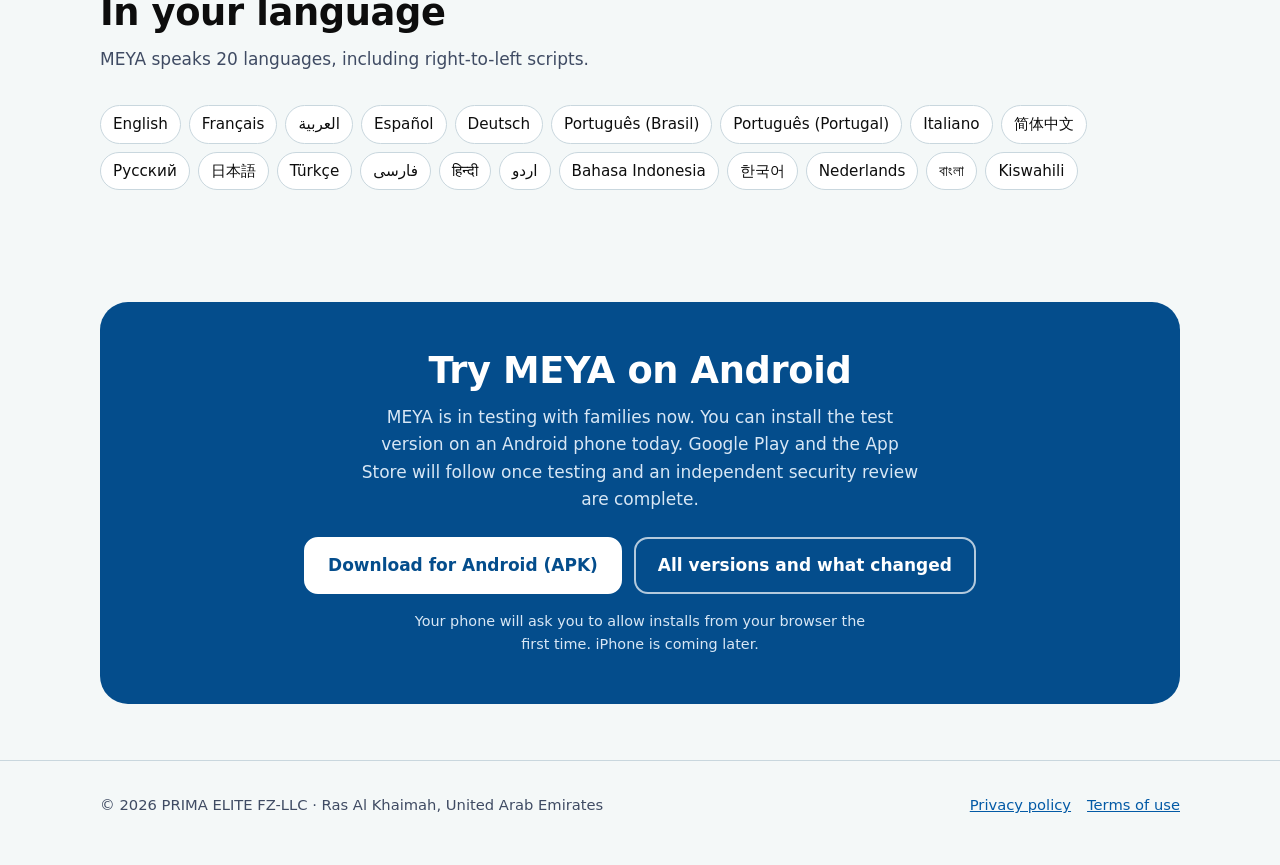
==== commit fafed1a1: "MEYA 1.0.0 Source of the first Android test version of MEYA: the Flutter app, the Rust cryptographic" ====
--- a/website/index.html
+++ b/website/index.html
@@ -1,244 +1,244 @@
-<!doctype html>
-<html lang="en">
-<head>
-<meta charset="utf-8">
-<meta name="viewport" content="width=device-width, initial-scale=1, viewport-fit=cover">
-<title>MEYA · Private messaging for the people closest to you</title>
-<meta name="description" content="MEYA is a private, end-to-end encrypted messenger for family and close friends. Add people only in person, chat, call and share. Nobody else can read it.">
-<meta name="theme-color" content="#044d8c">
-<meta property="og:title" content="MEYA · Private messaging for the people closest to you">
-<meta property="og:description" content="End-to-end encrypted messages and calls for family and close friends. You add people only in person.">
-<meta property="og:type" content="website">
-<link rel="icon" href="favicon.svg" type="image/svg+xml">
-<link rel="stylesheet" href="site.css">
-</head>
-<body>
-<a class="skip" href="#main">Skip to content</a>
-
-<header class="top">
-  <div class="wrap">
-    <a class="brand" href="/" aria-label="MEYA home"><span class="logo" aria-hidden="true">M</span>MEYA</a>
-    <nav aria-label="Main">
-      <a href="#features" class="hide-small">Features</a>
-      <a href="#how" class="hide-tiny">How it works</a>
-      <a href="#privacy">Privacy</a>
-      <a href="privacy.html" class="hide-small">Policy</a>
-    </nav>
-  </div>
-</header>
-
-<main id="main">
-  <section class="hero" aria-labelledby="hero-title">
-    <div class="wrap">
-      <div>
-        <span class="eyebrow">For family and close friends</span>
-        <h1 id="hero-title">Private connections.<br>Simply yours.</h1>
-        <p class="lead">MEYA is a messenger for the people who matter to you. You add them in person, and everything you share is encrypted on your phone. Nobody else can read it, not even us.</p>
-        <div class="actions">
-          <a class="button primary" href="#get">Get MEYA</a>
-          <a class="button secondary" href="#privacy">How we protect you</a>
-        </div>
-      </div>
-
-      <div class="showcase" role="img" aria-label="Illustration of MEYA in use: a family video call with four people of different backgrounds, a chats list with statuses, a shared birthday photo and a heart reaction, all end-to-end encrypted.">
-        <!-- Back phone: chats list with statuses -->
-        <div class="device device-back" aria-hidden="true">
-          <div class="app">
-            <div class="app-bar">Chats</div>
-            <div class="stories">
-              <span class="story" style="background-image:url(img/ai/black-father.jpg);background-size:150% auto;background-position:50% 42%"></span>
-              <span class="story" style="background-image:url(img/ai/asian-family.jpg);background-size:auto 150%;background-position:56% 45%"></span>
-              <span class="story" style="background-image:url(img/ai/family-tablet.jpg);background-size:auto 150%;background-position:50% 40%"></span>
-              <span class="story" style="background-image:url(img/ai/black-mother.jpg);background-size:auto 170%;background-position:68% 34%"></span>
-            </div>
-            <ul class="chats">
-              <li><span class="avatar" style="background-image:url(img/ai/gcc-family.jpg);background-size:auto 140%;background-position:52% 35%"></span><span class="who"><b>Family</b><i>Grandpa: Sunday lunch? 🍲</i></span><span class="badge-n">3</span></li>
-              <li><span class="avatar" style="background-image:url(img/ai/black-mother.jpg);background-size:auto 200%;background-position:62% 34%"></span><span class="who"><b>Mum</b><i>📷 Photo</i></span></li>
-              <li><span class="avatar" style="background-image:url(img/ai/friends-birthday.jpg);background-size:auto 150%;background-position:45% 30%"></span><span class="who"><b>Friends</b><i>🎉 Happy birthday!</i></span></li>
-              <li><span class="avatar" style="background-image:url(img/ai/grandparents.jpg);background-size:auto 150%;background-position:50% 32%"></span><span class="who"><b>Grandparents</b><i>🎥 Video call</i></span></li>
-            </ul>
-          </div>
-        </div>
-
-        <!-- Front phone: family video call -->
-        <div class="device device-front" aria-hidden="true">
-          <div class="call">
-            <div class="call-top"><b>Family</b><span>🔒 End-to-end encrypted · 12:04</span></div>
-            <div class="tiles">
-              <img src="img/ai/gcc-man.jpg" alt="" style="object-position:38% 30%">
-              <img src="img/ai/hijab-woman.jpg" alt="" style="object-position:44% 35%">
-              <img src="img/ai/woman-wave.jpg" alt="" style="object-position:57% 35%">
-              <img src="img/ai/asian-man.jpg" alt="" style="object-position:35% 38%">
-            </div>
-            <div class="controls"><span>🎤</span><span>📷</span><span>🔊</span><span class="end">✆</span></div>
-          </div>
-        </div>
-
-        <!-- Floating details -->
-        <div class="float float-photo" aria-hidden="true">
-          <img src="img/ai/friends-birthday.jpg" alt="" style="object-position:52% 40%">
-          <span>Happy birthday! 🎂 <em>✓✓</em></span>
-        </div>
-        <div class="float float-heart" aria-hidden="true">❤️ 3</div>
-        <div class="float float-lock" aria-hidden="true">🛡 Verified</div>
-      </div>
-    </div>
-  </section>
-
-  <section id="features" aria-labelledby="features-title">
-    <div class="wrap">
-      <h2 id="features-title">Everything your family needs, nothing it doesn't</h2>
-      <p class="section-lead">No ads, no feeds, no strangers. Just the people you choose.</p>
-      <div class="grid">
-        <article class="card">
-          <div class="icon" aria-hidden="true"><svg viewBox="0 0 24 24"><path d="M21 15a2 2 0 0 1-2 2H7l-4 4V5a2 2 0 0 1 2-2h14a2 2 0 0 1 2 2z"/></svg></div>
-          <h3>Messages</h3>
-          <p>Replies, reactions, editing, pinning, favourites and search, with sent, delivered and read ticks you can switch off.</p>
-        </article>
-        <article class="card">
-          <div class="icon" aria-hidden="true"><svg viewBox="0 0 24 24"><path d="M23 7l-7 5 7 5V7z"/><rect x="1" y="5" width="15" height="14" rx="2"/></svg></div>
-          <h3>Voice and video calls</h3>
-          <p>Call right away or plan a call in the shared calendar, with a clear “Join” button when it's time.</p>
-        </article>
-        <article class="card">
-          <div class="icon" aria-hidden="true"><svg viewBox="0 0 24 24"><rect x="3" y="3" width="18" height="18" rx="2"/><circle cx="8.5" cy="8.5" r="1.5"/><path d="M21 15l-5-5L5 21"/></svg></div>
-          <h3>Photos, videos and files</h3>
-          <p>Share photos, videos up to three minutes, voice messages and documents such as PDF, Word and Excel.</p>
-        </article>
-        <article class="card">
-          <div class="icon" aria-hidden="true"><svg viewBox="0 0 24 24"><circle cx="12" cy="12" r="9"/><path d="M12 7v5l3 3"/></svg></div>
-          <h3>Status</h3>
-          <p>Share a moment with chosen people. It disappears on its own when it expires.</p>
-        </article>
-        <article class="card">
-          <div class="icon" aria-hidden="true"><svg viewBox="0 0 24 24"><path d="M12 22s8-4 8-10V5l-8-3-8 3v7c0 6 8 10 8 10z"/><path d="M9 12l2 2 4-4"/></svg></div>
-          <h3>Safety numbers</h3>
-          <p>Scan each other's code once to confirm nobody is in the middle. MEYA warns you if a key ever changes.</p>
-        </article>
-        <article class="card">
-          <div class="icon" aria-hidden="true"><svg viewBox="0 0 24 24"><circle cx="12" cy="12" r="10"/><path d="M2 12h20M12 2a15 15 0 0 1 0 20M12 2a15 15 0 0 0 0 20"/></svg></div>
-          <h3>For everyone</h3>
-          <p>20 languages, right-to-left layouts, large text, high contrast and screen-reader support.</p>
-        </article>
-      </div>
-    </div>
-  </section>
-
-  <section id="how" aria-labelledby="how-title">
-    <div class="wrap">
-      <h2 id="how-title">How it works</h2>
-      <p class="section-lead">No phone number. No address book upload. No public directory.</p>
-      <ol class="steps" role="list">
-        <li class="card">
-          <h3>Create your space</h3>
-          <p>Choose a name and a passcode. Your account lives on your phone.</p>
-        </li>
-        <li class="card">
-          <h3>Meet and scan</h3>
-          <p>Add someone by scanning their MEYA QR code in person. Strangers simply can't find you.</p>
-        </li>
-        <li class="card">
-          <h3>Talk freely</h3>
-          <p>Messages, calls and media are encrypted on your phone and opened only on theirs.</p>
-        </li>
-      </ol>
-    </div>
-  </section>
-
-  <section id="encryption" aria-labelledby="encryption-title">
-    <div class="wrap">
-      <div class="ratchet">
-        <div>
-          <span class="eyebrow">Encryption</span>
-          <h2 id="encryption-title">Three locks, braided together</h2>
-          <p>Every message gets its own fresh key. MEYA mixes keys from three different methods, so an attacker would have to break all of them at once. One of them is built to resist future quantum computers.</p>
-          <p>We use Signal's own open-source code, unchanged. We don't write our own cryptography.</p>
-          <ul class="strand-legend">
-            <li><i style="background:#49b1f2"></i>A new key for every message</li>
-            <li><i style="background:#ffffff"></i>Recovers safety if a key is ever exposed</li>
-            <li><i style="background:#9aa5e6"></i>Protects against future quantum computers</li>
-          </ul>
-        </div>
-        <svg class="strands" viewBox="0 0 560 360" role="img" aria-label="Three strands braided together, standing for the three methods that make each message key">
-          <defs><path id="wave" d="M-560 160.0 L-555 167.8 L-550 175.6 L-545 183.1 L-540 190.4 L-535 197.2 L-530 203.6 L-525 209.5 L-520 214.7 L-515 219.3 L-510 223.1 L-505 226.1 L-500 228.2 L-495 229.6 L-490 230.0 L-485 229.6 L-480 228.2 L-475 226.1 L-470 223.1 L-465 219.3 L-460 214.7 L-455 209.5 L-450 203.6 L-445 197.2 L-440 190.4 L-435 183.1 L-430 175.6 L-425 167.8 L-420 160.0 L-415 152.2 L-410 144.4 L-405 136.9 L-400 129.6 L-395 122.8 L-390 116.4 L-385 110.5 L-380 105.3 L-375 100.7 L-370 96.9 L-365 93.9 L-360 91.8 L-355 90.4 L-350 90.0 L-345 90.4 L-340 91.8 L-335 93.9 L-330 96.9 L-325 100.7 L-320 105.3 L-315 110.5 L-310 116.4 L-305 122.8 L-300 129.6 L-295 136.9 L-290 144.4 L-285 152.2 L-280 160.0 L-275 167.8 L-270 175.6 L-265 183.1 L-260 190.4 L-255 197.2 L-250 203.6 L-245 209.5 L-240 214.7 L-235 219.3 L-230 223.1 L-225 226.1 L-220 228.2 L-215 229.6 L-210 230.0 L-205 229.6 L-200 228.2 L-195 226.1 L-190 223.1 L-185 219.3 L-180 214.7 L-175 209.5 L-170 203.6 L-165 197.2 L-160 190.4 L-155 183.1 L-150 175.6 L-145 167.8 L-140 160.0 L-135 152.2 L-130 144.4 L-125 136.9 L-120 129.6 L-115 122.8 L-110 116.4 L-105 110.5 L-100 105.3 L-95 100.7 L-90 96.9 L-85 93.9 L-80 91.8 L-75 90.4 L-70 90.0 L-65 90.4 L-60 91.8 L-55 93.9 L-50 96.9 L-45 100.7 L-40 105.3 L-35 110.5 L-30 116.4 L-25 122.8 L-20 129.6 L-15 136.9 L-10 144.4 L-5 152.2 L0 160.0 L5 167.8 L10 175.6 L15 183.1 L20 190.4 L25 197.2 L30 203.6 L35 209.5 L40 214.7 L45 219.3 L50 223.1 L55 226.1 L60 228.2 L65 229.6 L70 230.0 L75 229.6 L80 228.2 L85 226.1 L90 223.1 L95 219.3 L100 214.7 L105 209.5 L110 203.6 L115 197.2 L120 190.4 L125 183.1 L130 175.6 L135 167.8 L140 160.0 L145 152.2 L150 144.4 L155 136.9 L160 129.6 L165 122.8 L170 116.4 L175 110.5 L180 105.3 L185 100.7 L190 96.9 L195 93.9 L200 91.8 L205 90.4 L210 90.0 L215 90.4 L220 91.8 L225 93.9 L230 96.9 L235 100.7 L240 105.3 L245 110.5 L250 116.4 L255 122.8 L260 129.6 L265 136.9 L270 144.4 L275 152.2 L280 160.0 L285 167.8 L290 175.6 L295 183.1 L300 190.4 L305 197.2 L310 203.6 L315 209.5 L320 214.7 L325 219.3 L330 223.1 L335 226.1 L340 228.2 L345 229.6 L350 230.0 L355 229.6 L360 228.2 L365 226.1 L370 223.1 L375 219.3 L380 214.7 L385 209.5 L390 203.6 L395 197.2 L400 190.4 L405 183.1 L410 175.6 L415 167.8 L420 160.0 L425 152.2 L430 144.4 L435 136.9 L440 129.6 L445 122.8 L450 116.4 L455 110.5 L460 105.3 L465 100.7 L470 96.9 L475 93.9 L480 91.8 L485 90.4 L490 90.0 L495 90.4 L500 91.8 L505 93.9 L510 96.9 L515 100.7 L520 105.3 L525 110.5 L530 116.4 L535 122.8 L540 129.6 L545 136.9 L550 144.4 L555 152.2 L560 160.0 L565 167.8 L570 175.6 L575 183.1 L580 190.4 L585 197.2 L590 203.6 L595 209.5 L600 214.7 L605 219.3 L610 223.1 L615 226.1 L620 228.2 L625 229.6 L630 230.0 L635 229.6 L640 228.2 L645 226.1 L650 223.1 L655 219.3 L660 214.7 L665 209.5 L670 203.6 L675 197.2 L680 190.4 L685 183.1 L690 175.6 L695 167.8 L700 160.0 L705 152.2 L710 144.4 L715 136.9 L720 129.6 L725 122.8 L730 116.4 L735 110.5 L740 105.3 L745 100.7 L750 96.9 L755 93.9 L760 91.8 L765 90.4 L770 90.0 L775 90.4 L780 91.8 L785 93.9 L790 96.9 L795 100.7 L800 105.3 L805 110.5 L810 116.4 L815 122.8 L820 129.6 L825 136.9 L830 144.4 L835 152.2 L840 160.0 L845 167.8 L850 175.6 L855 183.1 L860 190.4 L865 197.2 L870 203.6 L875 209.5 L880 214.7 L885 219.3 L890 223.1 L895 226.1 L900 228.2 L905 229.6 L910 230.0 L915 229.6 L920 228.2 L925 226.1 L930 223.1 L935 219.3 L940 214.7 L945 209.5 L950 203.6 L955 197.2 L960 190.4 L965 183.1 L970 175.6 L975 167.8 L980 160.0 L985 152.2 L990 144.4 L995 136.9 L1000 129.6 L1005 122.8 L1010 116.4 L1015 110.5 L1020 105.3 L1025 100.7 L1030 96.9 L1035 93.9 L1040 91.8 L1045 90.4 L1050 90.0 L1055 90.4 L1060 91.8 L1065 93.9 L1070 96.9 L1075 100.7 L1080 105.3 L1085 110.5 L1090 116.4 L1095 122.8 L1100 129.6 L1105 136.9 L1110 144.4 L1115 152.2 L1120 160.0"/></defs>
-          <g class="ticks"><rect x="28" y="334" width="18" height="4" rx="2"/><rect x="65" y="334" width="18" height="4" rx="2"/><rect x="102" y="334" width="18" height="4" rx="2"/><rect x="139" y="334" width="18" height="4" rx="2"/><rect x="176" y="334" width="18" height="4" rx="2"/><rect x="213" y="334" width="18" height="4" rx="2"/><rect x="250" y="334" width="18" height="4" rx="2"/><rect x="287" y="334" width="18" height="4" rx="2"/><rect x="324" y="334" width="18" height="4" rx="2"/><rect x="361" y="334" width="18" height="4" rx="2"/><rect x="398" y="334" width="18" height="4" rx="2"/><rect x="435" y="334" width="18" height="4" rx="2"/><rect x="472" y="334" width="18" height="4" rx="2"/><rect x="509" y="334" width="18" height="4" rx="2"/></g>
-          <g class="strand-move">
-            <use href="#wave" stroke="#49b1f2"/>
-            <use href="#wave" stroke="#ffffff" transform="translate(-93.33 0)"/>
-            <use href="#wave" stroke="#9aa5e6" transform="translate(-186.67 0)"/>
-          </g>
-        </svg>
-      </div>
-    </div>
-  </section>
-
-  <section id="privacy" class="privacy" aria-labelledby="privacy-title">
-    <div class="wrap">
-      <h2 id="privacy-title">Private by design</h2>
-      <p class="section-lead">MEYA uses proven, open-source end-to-end encryption that is built to resist future quantum computers. Here is exactly what happens to your data.</p>
-      <div class="ledger">
-        <div class="card">
-          <h3><span class="badge">Only you and them</span></h3>
-          <ul>
-            <li>Your messages, voice messages, photos, videos and files</li>
-            <li>Your calls, profile, status and planned calls</li>
-            <li>Your contacts and who you are connected with</li>
-            <li>Everything MEYA keeps on your phone, encrypted and left out of cloud backups</li>
-          </ul>
-        </div>
-        <div class="card">
-          <h3>What our servers can see</h3>
-          <ul>
-            <li>A random device ID for each phone, with no name or number</li>
-            <li>Which device sent a sealed envelope to which, when, and how big</li>
-            <li>Your network address while you are connected</li>
-            <li>Never the content: envelopes are sealed, and deleted once delivered</li>
-          </ul>
-        </div>
-      </div>
-      <p class="section-lead" style="margin-top:24px">No ads. No analytics or trackers. We don't sell or share data. MEYA is open source under the AGPL-3.0 licence. <a href="privacy.html">Read the privacy policy</a>.</p>
-    </div>
-  </section>
-
-  <section aria-labelledby="languages-title">
-    <div class="wrap">
-      <h2 id="languages-title">In your language</h2>
-      <p class="section-lead">MEYA speaks 20 languages, including right-to-left scripts.</p>
-      <ul class="languages">
-        <li lang="en">English</li><li lang="fr">Français</li><li lang="ar" dir="rtl">العربية</li>
-        <li lang="es">Español</li><li lang="de">Deutsch</li><li lang="pt-BR">Português (Brasil)</li>
-        <li lang="pt-PT">Português (Portugal)</li><li lang="it">Italiano</li><li lang="zh-Hans">简体中文</li>
-        <li lang="ru">Русский</li><li lang="ja">日本語</li><li lang="tr">Türkçe</li>
-        <li lang="fa" dir="rtl">فارسی</li><li lang="hi">हिन्दी</li><li lang="ur" dir="rtl">اردو</li>
-        <li lang="id">Bahasa Indonesia</li><li lang="ko">한국어</li><li lang="nl">Nederlands</li>
-        <li lang="bn">বাংলা</li><li lang="sw">Kiswahili</li>
-      </ul>
-    </div>
-  </section>
-
-  <section id="get" aria-labelledby="get-title">
-    <div class="wrap">
-      <div class="cta">
-        <h2 id="get-title">Try MEYA on Android</h2>
-        <p>MEYA is in testing with families now. You can install the test version on an Android phone today. Google Play and the App Store will follow once testing and an independent security review are complete.</p>
-        <div class="actions cta-actions">
-          <a class="button primary" href="https://github.com/aichemoussa/meya-website/releases/latest/download/meya.apk">Download for Android (APK)</a>
-          <a class="button secondary" href="https://github.com/aichemoussa/meya-website/releases/latest">All versions and what changed</a>
-        </div>
-        <p class="cta-note">Your phone will ask you to allow installs from your browser the first time. iPhone is coming later.</p>
-      </div>
-    </div>
-  </section>
-</main>
-
-<footer>
-  <div class="wrap">
-    <span>© 2026 PRIMA ELITE FZ-LLC · Ras Al Khaimah, United Arab Emirates</span>
-    <nav aria-label="Legal">
-      <a href="privacy.html">Privacy policy</a>
-      <a href="terms.html">Terms of use</a>
-    </nav>
-  </div>
-</footer>
-</body>
-</html>
+<!doctype html>
+<html lang="en">
+<head>
+<meta charset="utf-8">
+<meta name="viewport" content="width=device-width, initial-scale=1, viewport-fit=cover">
+<title>MEYA · Private messaging for the people closest to you</title>
+<meta name="description" content="MEYA is a private, end-to-end encrypted messenger for family and close friends. Add people only in person, chat, call and share. Nobody else can read it.">
+<meta name="theme-color" content="#044d8c">
+<meta property="og:title" content="MEYA · Private messaging for the people closest to you">
+<meta property="og:description" content="End-to-end encrypted messages and calls for family and close friends. You add people only in person.">
+<meta property="og:type" content="website">
+<link rel="icon" href="favicon.svg" type="image/svg+xml">
+<link rel="stylesheet" href="site.css">
+</head>
+<body>
+<a class="skip" href="#main">Skip to content</a>
+
+<header class="top">
+  <div class="wrap">
+    <a class="brand" href="/" aria-label="MEYA home"><span class="logo" aria-hidden="true">M</span>MEYA</a>
+    <nav aria-label="Main">
+      <a href="#features" class="hide-small">Features</a>
+      <a href="#how" class="hide-tiny">How it works</a>
+      <a href="#privacy">Privacy</a>
+      <a href="privacy.html" class="hide-small">Policy</a>
+    </nav>
+  </div>
+</header>
+
+<main id="main">
+  <section class="hero" aria-labelledby="hero-title">
+    <div class="wrap">
+      <div>
+        <span class="eyebrow">For family and close friends</span>
+        <h1 id="hero-title">Private connections.<br>Simply yours.</h1>
+        <p class="lead">MEYA is a messenger for the people who matter to you. You add them in person, and everything you share is encrypted on your phone. Nobody else can read it, not even us.</p>
+        <div class="actions">
+          <a class="button primary" href="#get">Get MEYA</a>
+          <a class="button secondary" href="#privacy">How we protect you</a>
+        </div>
+      </div>
+
+      <div class="showcase" role="img" aria-label="Illustration of MEYA in use: a family video call with four people of different backgrounds, a chats list with statuses, a shared birthday photo and a heart reaction, all end-to-end encrypted.">
+        <!-- Back phone: chats list with statuses -->
+        <div class="device device-back" aria-hidden="true">
+          <div class="app">
+            <div class="app-bar">Chats</div>
+            <div class="stories">
+              <span class="story" style="background-image:url(img/ai/black-father.jpg);background-size:150% auto;background-position:50% 42%"></span>
+              <span class="story" style="background-image:url(img/ai/asian-family.jpg);background-size:auto 150%;background-position:56% 45%"></span>
+              <span class="story" style="background-image:url(img/ai/family-tablet.jpg);background-size:auto 150%;background-position:50% 40%"></span>
+              <span class="story" style="background-image:url(img/ai/black-mother.jpg);background-size:auto 170%;background-position:68% 34%"></span>
+            </div>
+            <ul class="chats">
+              <li><span class="avatar" style="background-image:url(img/ai/gcc-family.jpg);background-size:auto 140%;background-position:52% 35%"></span><span class="who"><b>Family</b><i>Grandpa: Sunday lunch? 🍲</i></span><span class="badge-n">3</span></li>
+              <li><span class="avatar" style="background-image:url(img/ai/black-mother.jpg);background-size:auto 200%;background-position:62% 34%"></span><span class="who"><b>Mum</b><i>📷 Photo</i></span></li>
+              <li><span class="avatar" style="background-image:url(img/ai/friends-birthday.jpg);background-size:auto 150%;background-position:45% 30%"></span><span class="who"><b>Friends</b><i>🎉 Happy birthday!</i></span></li>
+              <li><span class="avatar" style="background-image:url(img/ai/grandparents.jpg);background-size:auto 150%;background-position:50% 32%"></span><span class="who"><b>Grandparents</b><i>🎥 Video call</i></span></li>
+            </ul>
+          </div>
+        </div>
+
+        <!-- Front phone: family video call -->
+        <div class="device device-front" aria-hidden="true">
+          <div class="call">
+            <div class="call-top"><b>Family</b><span>🔒 End-to-end encrypted · 12:04</span></div>
+            <div class="tiles">
+              <img src="img/ai/gcc-man.jpg" alt="" style="object-position:38% 30%">
+              <img src="img/ai/hijab-woman.jpg" alt="" style="object-position:44% 35%">
+              <img src="img/ai/woman-wave.jpg" alt="" style="object-position:57% 35%">
+              <img src="img/ai/asian-man.jpg" alt="" style="object-position:35% 38%">
+            </div>
+            <div class="controls"><span>🎤</span><span>📷</span><span>🔊</span><span class="end">✆</span></div>
+          </div>
+        </div>
+
+        <!-- Floating details -->
+        <div class="float float-photo" aria-hidden="true">
+          <img src="img/ai/friends-birthday.jpg" alt="" style="object-position:52% 40%">
+          <span>Happy birthday! 🎂 <em>✓✓</em></span>
+        </div>
+        <div class="float float-heart" aria-hidden="true">❤️ 3</div>
+        <div class="float float-lock" aria-hidden="true">🛡 Verified</div>
+      </div>
+    </div>
+  </section>
+
+  <section id="features" aria-labelledby="features-title">
+    <div class="wrap">
+      <h2 id="features-title">Everything your family needs, nothing it doesn't</h2>
+      <p class="section-lead">No ads, no feeds, no strangers. Just the people you choose.</p>
+      <div class="grid">
+        <article class="card">
+          <div class="icon" aria-hidden="true"><svg viewBox="0 0 24 24"><path d="M21 15a2 2 0 0 1-2 2H7l-4 4V5a2 2 0 0 1 2-2h14a2 2 0 0 1 2 2z"/></svg></div>
+          <h3>Messages</h3>
+          <p>Replies, reactions, editing, pinning, favourites and search, with sent, delivered and read ticks you can switch off.</p>
+        </article>
+        <article class="card">
+          <div class="icon" aria-hidden="true"><svg viewBox="0 0 24 24"><path d="M23 7l-7 5 7 5V7z"/><rect x="1" y="5" width="15" height="14" rx="2"/></svg></div>
+          <h3>Voice and video calls</h3>
+          <p>Call right away or plan a call in the shared calendar, with a clear “Join” button when it's time.</p>
+        </article>
+        <article class="card">
+          <div class="icon" aria-hidden="true"><svg viewBox="0 0 24 24"><rect x="3" y="3" width="18" height="18" rx="2"/><circle cx="8.5" cy="8.5" r="1.5"/><path d="M21 15l-5-5L5 21"/></svg></div>
+          <h3>Photos, videos and files</h3>
+          <p>Share photos, videos up to three minutes, voice messages and documents such as PDF, Word and Excel.</p>
+        </article>
+        <article class="card">
+          <div class="icon" aria-hidden="true"><svg viewBox="0 0 24 24"><circle cx="12" cy="12" r="9"/><path d="M12 7v5l3 3"/></svg></div>
+          <h3>Status</h3>
+          <p>Share a moment with chosen people. It disappears on its own when it expires.</p>
+        </article>
+        <article class="card">
+          <div class="icon" aria-hidden="true"><svg viewBox="0 0 24 24"><path d="M12 22s8-4 8-10V5l-8-3-8 3v7c0 6 8 10 8 10z"/><path d="M9 12l2 2 4-4"/></svg></div>
+          <h3>Safety numbers</h3>
+          <p>Scan each other's code once to confirm nobody is in the middle. MEYA warns you if a key ever changes.</p>
+        </article>
+        <article class="card">
+          <div class="icon" aria-hidden="true"><svg viewBox="0 0 24 24"><circle cx="12" cy="12" r="10"/><path d="M2 12h20M12 2a15 15 0 0 1 0 20M12 2a15 15 0 0 0 0 20"/></svg></div>
+          <h3>For everyone</h3>
+          <p>20 languages, right-to-left layouts, large text, high contrast and screen-reader support.</p>
+        </article>
+      </div>
+    </div>
+  </section>
+
+  <section id="how" aria-labelledby="how-title">
+    <div class="wrap">
+      <h2 id="how-title">How it works</h2>
+      <p class="section-lead">No phone number. No address book upload. No public directory.</p>
+      <ol class="steps" role="list">
+        <li class="card">
+          <h3>Create your space</h3>
+          <p>Choose a name and a passcode. Your account lives on your phone.</p>
+        </li>
+        <li class="card">
+          <h3>Meet and scan</h3>
+          <p>Add someone by scanning their MEYA QR code in person. Strangers simply can't find you.</p>
+        </li>
+        <li class="card">
+          <h3>Talk freely</h3>
+          <p>Messages, calls and media are encrypted on your phone and opened only on theirs.</p>
+        </li>
+      </ol>
+    </div>
+  </section>
+
+  <section id="encryption" aria-labelledby="encryption-title">
+    <div class="wrap">
+      <div class="ratchet">
+        <div>
+          <span class="eyebrow">Encryption</span>
+          <h2 id="encryption-title">Three locks, braided together</h2>
+          <p>Every message gets its own fresh key. MEYA mixes keys from three different methods, so an attacker would have to break all of them at once. One of them is built to resist future quantum computers.</p>
+          <p>We use Signal's own open-source code, unchanged. We don't write our own cryptography.</p>
+          <ul class="strand-legend">
+            <li><i style="background:#49b1f2"></i>A new key for every message</li>
+            <li><i style="background:#ffffff"></i>Recovers safety if a key is ever exposed</li>
+            <li><i style="background:#9aa5e6"></i>Protects against future quantum computers</li>
+          </ul>
+        </div>
+        <svg class="strands" viewBox="0 0 560 360" role="img" aria-label="Three strands braided together, standing for the three methods that make each message key">
+          <defs><path id="wave" d="M-560 160.0 L-555 167.8 L-550 175.6 L-545 183.1 L-540 190.4 L-535 197.2 L-530 203.6 L-525 209.5 L-520 214.7 L-515 219.3 L-510 223.1 L-505 226.1 L-500 228.2 L-495 229.6 L-490 230.0 L-485 229.6 L-480 228.2 L-475 226.1 L-470 223.1 L-465 219.3 L-460 214.7 L-455 209.5 L-450 203.6 L-445 197.2 L-440 190.4 L-435 183.1 L-430 175.6 L-425 167.8 L-420 160.0 L-415 152.2 L-410 144.4 L-405 136.9 L-400 129.6 L-395 122.8 L-390 116.4 L-385 110.5 L-380 105.3 L-375 100.7 L-370 96.9 L-365 93.9 L-360 91.8 L-355 90.4 L-350 90.0 L-345 90.4 L-340 91.8 L-335 93.9 L-330 96.9 L-325 100.7 L-320 105.3 L-315 110.5 L-310 116.4 L-305 122.8 L-300 129.6 L-295 136.9 L-290 144.4 L-285 152.2 L-280 160.0 L-275 167.8 L-270 175.6 L-265 183.1 L-260 190.4 L-255 197.2 L-250 203.6 L-245 209.5 L-240 214.7 L-235 219.3 L-230 223.1 L-225 226.1 L-220 228.2 L-215 229.6 L-210 230.0 L-205 229.6 L-200 228.2 L-195 226.1 L-190 223.1 L-185 219.3 L-180 214.7 L-175 209.5 L-170 203.6 L-165 197.2 L-160 190.4 L-155 183.1 L-150 175.6 L-145 167.8 L-140 160.0 L-135 152.2 L-130 144.4 L-125 136.9 L-120 129.6 L-115 122.8 L-110 116.4 L-105 110.5 L-100 105.3 L-95 100.7 L-90 96.9 L-85 93.9 L-80 91.8 L-75 90.4 L-70 90.0 L-65 90.4 L-60 91.8 L-55 93.9 L-50 96.9 L-45 100.7 L-40 105.3 L-35 110.5 L-30 116.4 L-25 122.8 L-20 129.6 L-15 136.9 L-10 144.4 L-5 152.2 L0 160.0 L5 167.8 L10 175.6 L15 183.1 L20 190.4 L25 197.2 L30 203.6 L35 209.5 L40 214.7 L45 219.3 L50 223.1 L55 226.1 L60 228.2 L65 229.6 L70 230.0 L75 229.6 L80 228.2 L85 226.1 L90 223.1 L95 219.3 L100 214.7 L105 209.5 L110 203.6 L115 197.2 L120 190.4 L125 183.1 L130 175.6 L135 167.8 L140 160.0 L145 152.2 L150 144.4 L155 136.9 L160 129.6 L165 122.8 L170 116.4 L175 110.5 L180 105.3 L185 100.7 L190 96.9 L195 93.9 L200 91.8 L205 90.4 L210 90.0 L215 90.4 L220 91.8 L225 93.9 L230 96.9 L235 100.7 L240 105.3 L245 110.5 L250 116.4 L255 122.8 L260 129.6 L265 136.9 L270 144.4 L275 152.2 L280 160.0 L285 167.8 L290 175.6 L295 183.1 L300 190.4 L305 197.2 L310 203.6 L315 209.5 L320 214.7 L325 219.3 L330 223.1 L335 226.1 L340 228.2 L345 229.6 L350 230.0 L355 229.6 L360 228.2 L365 226.1 L370 223.1 L375 219.3 L380 214.7 L385 209.5 L390 203.6 L395 197.2 L400 190.4 L405 183.1 L410 175.6 L415 167.8 L420 160.0 L425 152.2 L430 144.4 L435 136.9 L440 129.6 L445 122.8 L450 116.4 L455 110.5 L460 105.3 L465 100.7 L470 96.9 L475 93.9 L480 91.8 L485 90.4 L490 90.0 L495 90.4 L500 91.8 L505 93.9 L510 96.9 L515 100.7 L520 105.3 L525 110.5 L530 116.4 L535 122.8 L540 129.6 L545 136.9 L550 144.4 L555 152.2 L560 160.0 L565 167.8 L570 175.6 L575 183.1 L580 190.4 L585 197.2 L590 203.6 L595 209.5 L600 214.7 L605 219.3 L610 223.1 L615 226.1 L620 228.2 L625 229.6 L630 230.0 L635 229.6 L640 228.2 L645 226.1 L650 223.1 L655 219.3 L660 214.7 L665 209.5 L670 203.6 L675 197.2 L680 190.4 L685 183.1 L690 175.6 L695 167.8 L700 160.0 L705 152.2 L710 144.4 L715 136.9 L720 129.6 L725 122.8 L730 116.4 L735 110.5 L740 105.3 L745 100.7 L750 96.9 L755 93.9 L760 91.8 L765 90.4 L770 90.0 L775 90.4 L780 91.8 L785 93.9 L790 96.9 L795 100.7 L800 105.3 L805 110.5 L810 116.4 L815 122.8 L820 129.6 L825 136.9 L830 144.4 L835 152.2 L840 160.0 L845 167.8 L850 175.6 L855 183.1 L860 190.4 L865 197.2 L870 203.6 L875 209.5 L880 214.7 L885 219.3 L890 223.1 L895 226.1 L900 228.2 L905 229.6 L910 230.0 L915 229.6 L920 228.2 L925 226.1 L930 223.1 L935 219.3 L940 214.7 L945 209.5 L950 203.6 L955 197.2 L960 190.4 L965 183.1 L970 175.6 L975 167.8 L980 160.0 L985 152.2 L990 144.4 L995 136.9 L1000 129.6 L1005 122.8 L1010 116.4 L1015 110.5 L1020 105.3 L1025 100.7 L1030 96.9 L1035 93.9 L1040 91.8 L1045 90.4 L1050 90.0 L1055 90.4 L1060 91.8 L1065 93.9 L1070 96.9 L1075 100.7 L1080 105.3 L1085 110.5 L1090 116.4 L1095 122.8 L1100 129.6 L1105 136.9 L1110 144.4 L1115 152.2 L1120 160.0"/></defs>
+          <g class="ticks"><rect x="28" y="334" width="18" height="4" rx="2"/><rect x="65" y="334" width="18" height="4" rx="2"/><rect x="102" y="334" width="18" height="4" rx="2"/><rect x="139" y="334" width="18" height="4" rx="2"/><rect x="176" y="334" width="18" height="4" rx="2"/><rect x="213" y="334" width="18" height="4" rx="2"/><rect x="250" y="334" width="18" height="4" rx="2"/><rect x="287" y="334" width="18" height="4" rx="2"/><rect x="324" y="334" width="18" height="4" rx="2"/><rect x="361" y="334" width="18" height="4" rx="2"/><rect x="398" y="334" width="18" height="4" rx="2"/><rect x="435" y="334" width="18" height="4" rx="2"/><rect x="472" y="334" width="18" height="4" rx="2"/><rect x="509" y="334" width="18" height="4" rx="2"/></g>
+          <g class="strand-move">
+            <use href="#wave" stroke="#49b1f2"/>
+            <use href="#wave" stroke="#ffffff" transform="translate(-93.33 0)"/>
+            <use href="#wave" stroke="#9aa5e6" transform="translate(-186.67 0)"/>
+          </g>
+        </svg>
+      </div>
+    </div>
+  </section>
+
+  <section id="privacy" class="privacy" aria-labelledby="privacy-title">
+    <div class="wrap">
+      <h2 id="privacy-title">Private by design</h2>
+      <p class="section-lead">MEYA uses proven, open-source end-to-end encryption that is built to resist future quantum computers. Here is exactly what happens to your data.</p>
+      <div class="ledger">
+        <div class="card">
+          <h3><span class="badge">Only you and them</span></h3>
+          <ul>
+            <li>Your messages, voice messages, photos, videos and files</li>
+            <li>Your calls, profile, status and planned calls</li>
+            <li>Your contacts and who you are connected with</li>
+            <li>Everything MEYA keeps on your phone, encrypted and left out of cloud backups</li>
+          </ul>
+        </div>
+        <div class="card">
+          <h3>What our servers can see</h3>
+          <ul>
+            <li>A random device ID for each phone, with no name or number</li>
+            <li>Which device sent a sealed envelope to which, when, and how big</li>
+            <li>Your network address while you are connected</li>
+            <li>Never the content: envelopes are sealed, and deleted once delivered</li>
+          </ul>
+        </div>
+      </div>
+      <p class="section-lead" style="margin-top:24px">No ads. No analytics or trackers. We don't sell or share data. MEYA is open source under the AGPL-3.0 licence. <a href="privacy.html">Read the privacy policy</a>.</p>
+    </div>
+  </section>
+
+  <section aria-labelledby="languages-title">
+    <div class="wrap">
+      <h2 id="languages-title">In your language</h2>
+      <p class="section-lead">MEYA speaks 20 languages, including right-to-left scripts.</p>
+      <ul class="languages">
+        <li lang="en">English</li><li lang="fr">Français</li><li lang="ar" dir="rtl">العربية</li>
+        <li lang="es">Español</li><li lang="de">Deutsch</li><li lang="pt-BR">Português (Brasil)</li>
+        <li lang="pt-PT">Português (Portugal)</li><li lang="it">Italiano</li><li lang="zh-Hans">简体中文</li>
+        <li lang="ru">Русский</li><li lang="ja">日本語</li><li lang="tr">Türkçe</li>
+        <li lang="fa" dir="rtl">فارسی</li><li lang="hi">हिन्दी</li><li lang="ur" dir="rtl">اردو</li>
+        <li lang="id">Bahasa Indonesia</li><li lang="ko">한국어</li><li lang="nl">Nederlands</li>
+        <li lang="bn">বাংলা</li><li lang="sw">Kiswahili</li>
+      </ul>
+    </div>
+  </section>
+
+  <section id="get" aria-labelledby="get-title">
+    <div class="wrap">
+      <div class="cta">
+        <h2 id="get-title">Try MEYA on Android</h2>
+        <p>MEYA is in testing with families now. You can install the test version on an Android phone today. Google Play and the App Store will follow once testing and an independent security review are complete.</p>
+        <div class="actions cta-actions">
+          <a class="button primary" href="https://github.com/primaelite/meya-website/releases/latest/download/meya.apk">Download for Android (APK)</a>
+          <a class="button secondary" href="https://github.com/primaelite/meya-website/releases/latest">All versions and what changed</a>
+        </div>
+        <p class="cta-note">Your phone will ask you to allow installs from your browser the first time. iPhone is coming later.</p>
+      </div>
+    </div>
+  </section>
+</main>
+
+<footer>
+  <div class="wrap">
+    <span>© 2026 PRIMA ELITE FZ-LLC · Ras Al Khaimah, United Arab Emirates</span>
+    <nav aria-label="Legal">
+      <a href="privacy.html">Privacy policy</a>
+      <a href="terms.html">Terms of use</a>
+    </nav>
+  </div>
+</footer>
+</body>
+</html>
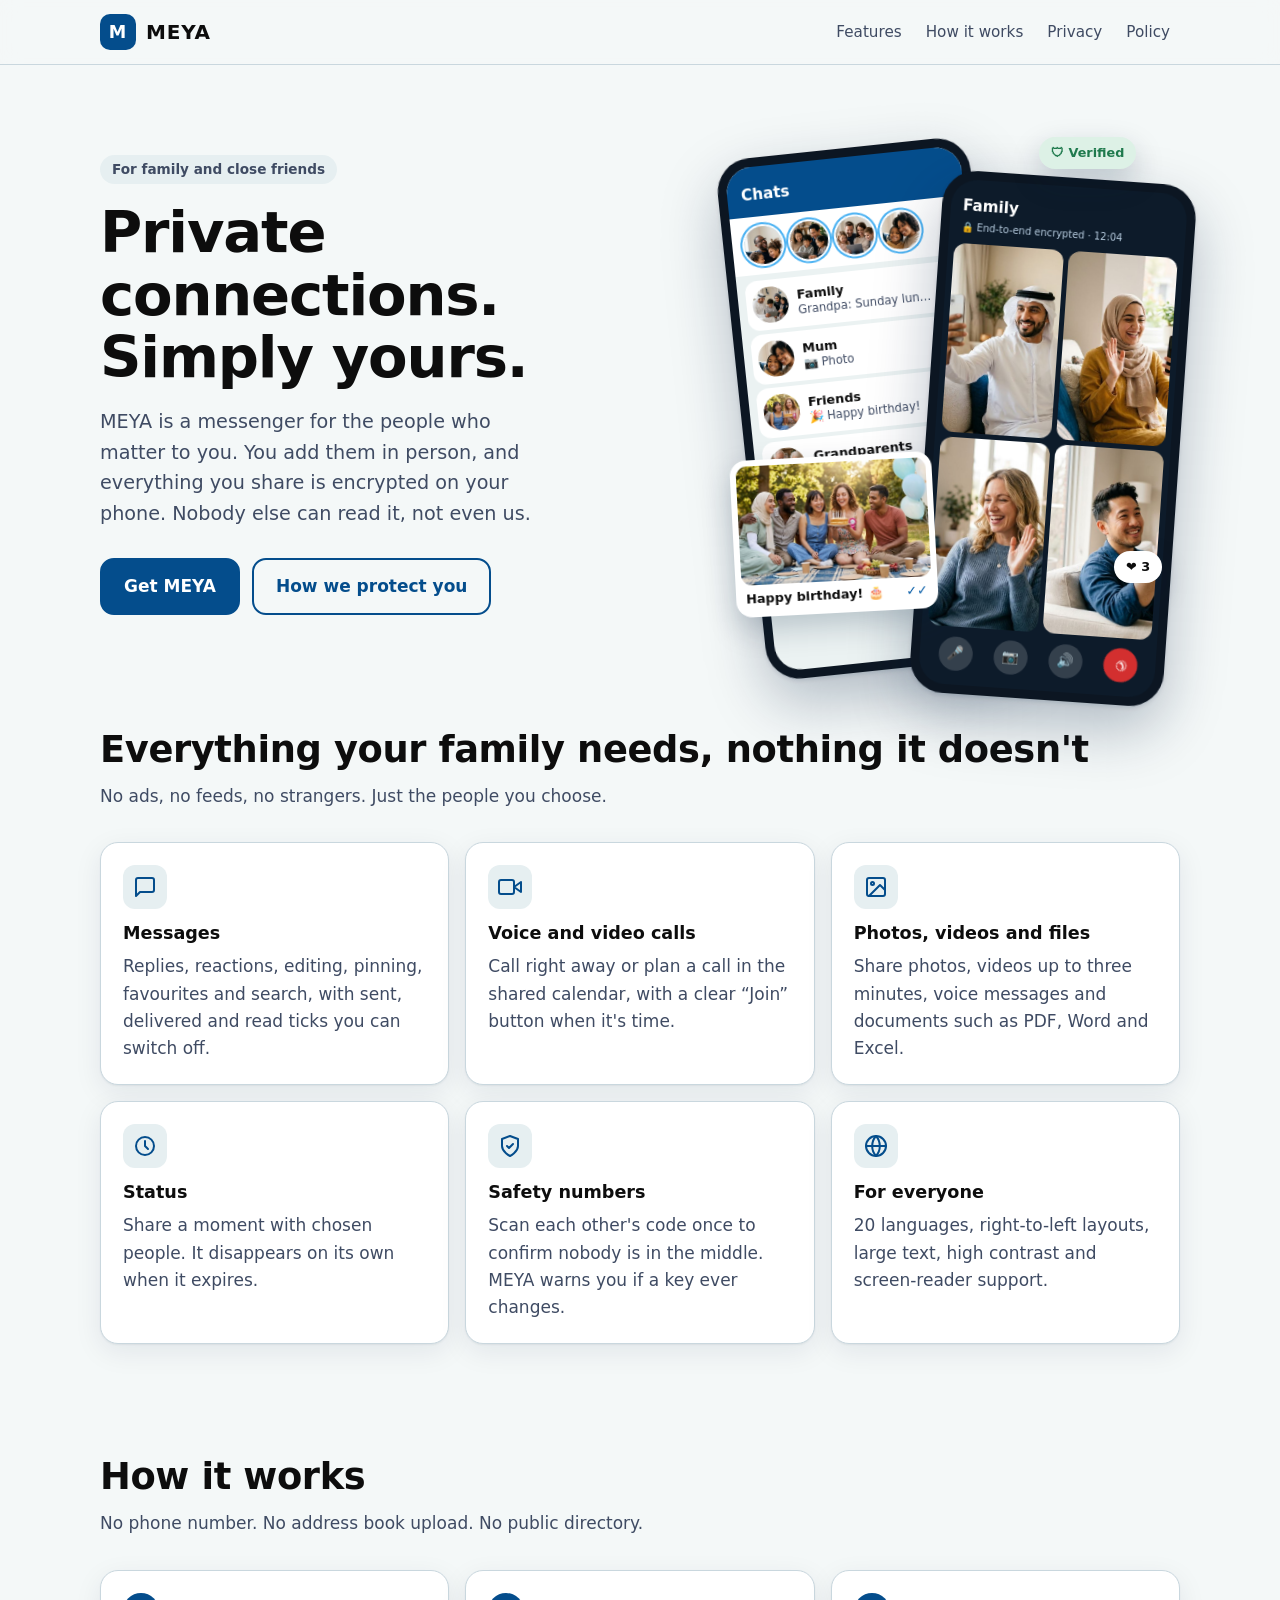
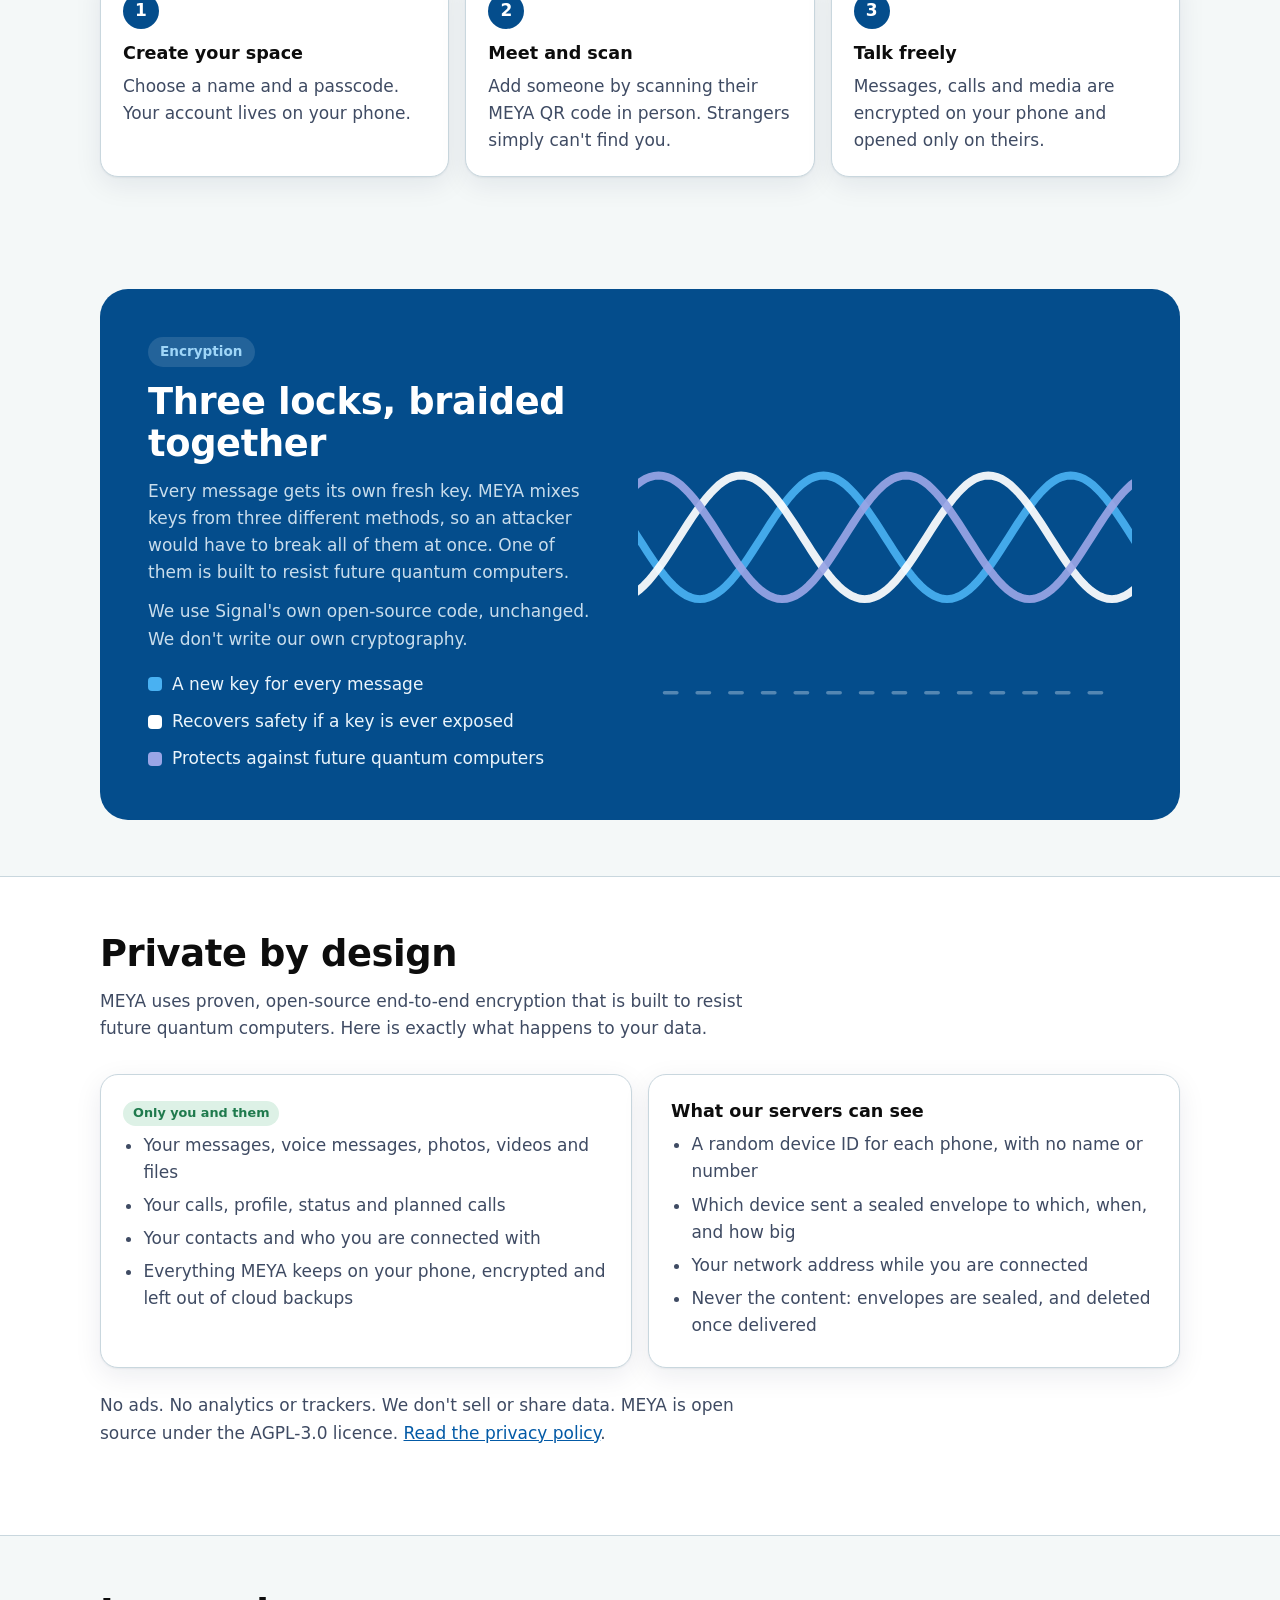
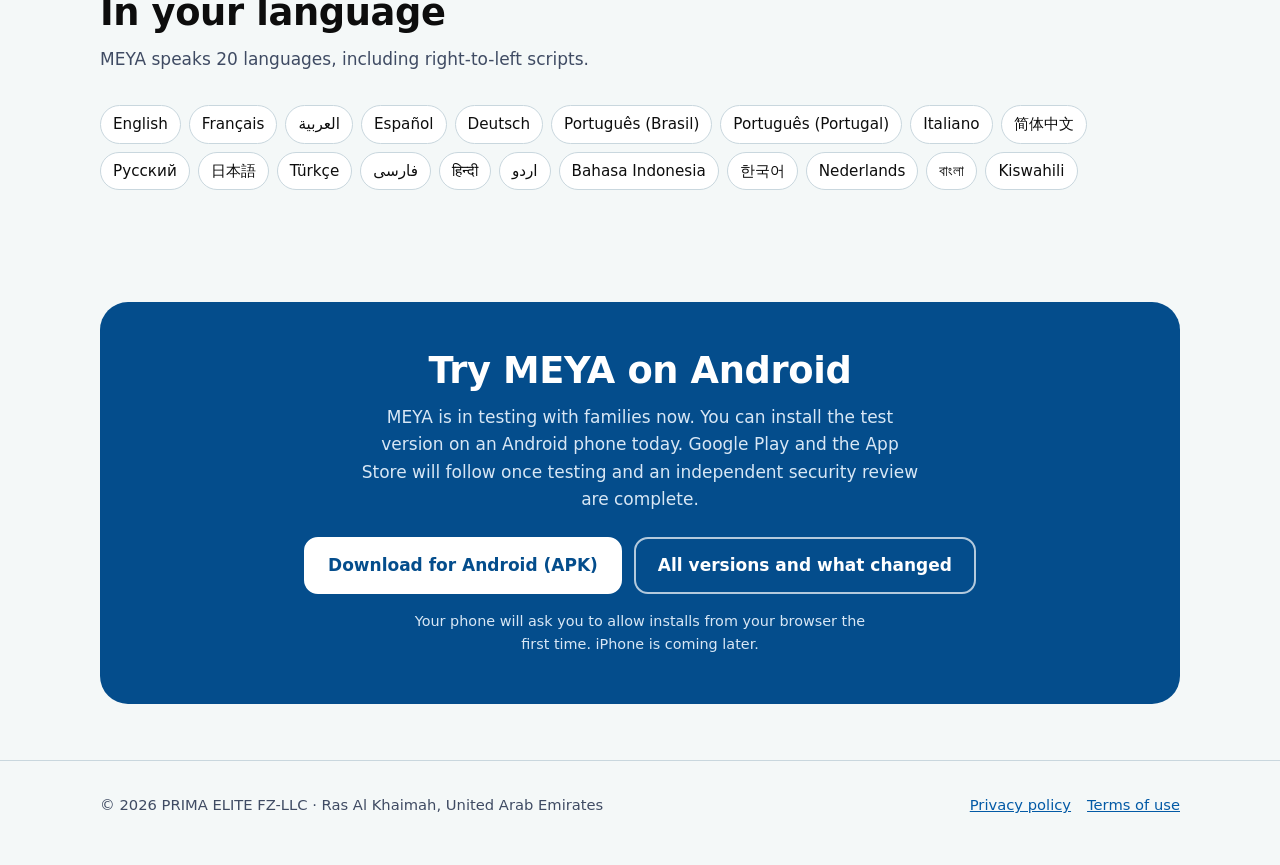
==== commit bc1b4863: "Restore Windows line endings in the files just edited" ====
--- a/website/index.html
+++ b/website/index.html
@@ -1,244 +1,244 @@
-<!doctype html>
-<html lang="en">
-<head>
-<meta charset="utf-8">
-<meta name="viewport" content="width=device-width, initial-scale=1, viewport-fit=cover">
-<title>MEYA · Private messaging for the people closest to you</title>
-<meta name="description" content="MEYA is a private, end-to-end encrypted messenger for family and close friends. Add people only in person, chat, call and share. Nobody else can read it.">
-<meta name="theme-color" content="#044d8c">
-<meta property="og:title" content="MEYA · Private messaging for the people closest to you">
-<meta property="og:description" content="End-to-end encrypted messages and calls for family and close friends. You add people only in person.">
-<meta property="og:type" content="website">
-<link rel="icon" href="favicon.svg" type="image/svg+xml">
-<link rel="stylesheet" href="site.css">
-</head>
-<body>
-<a class="skip" href="#main">Skip to content</a>
-
-<header class="top">
-  <div class="wrap">
-    <a class="brand" href="/" aria-label="MEYA home"><span class="logo" aria-hidden="true">M</span>MEYA</a>
-    <nav aria-label="Main">
-      <a href="#features" class="hide-small">Features</a>
-      <a href="#how" class="hide-tiny">How it works</a>
-      <a href="#privacy">Privacy</a>
-      <a href="privacy.html" class="hide-small">Policy</a>
-    </nav>
-  </div>
-</header>
-
-<main id="main">
-  <section class="hero" aria-labelledby="hero-title">
-    <div class="wrap">
-      <div>
-        <span class="eyebrow">For family and close friends</span>
-        <h1 id="hero-title">Private connections.<br>Simply yours.</h1>
-        <p class="lead">MEYA is a messenger for the people who matter to you. You add them in person, and everything you share is encrypted on your phone. Nobody else can read it, not even us.</p>
-        <div class="actions">
-          <a class="button primary" href="#get">Get MEYA</a>
-          <a class="button secondary" href="#privacy">How we protect you</a>
-        </div>
-      </div>
-
-      <div class="showcase" role="img" aria-label="Illustration of MEYA in use: a family video call with four people of different backgrounds, a chats list with statuses, a shared birthday photo and a heart reaction, all end-to-end encrypted.">
-        <!-- Back phone: chats list with statuses -->
-        <div class="device device-back" aria-hidden="true">
-          <div class="app">
-            <div class="app-bar">Chats</div>
-            <div class="stories">
-              <span class="story" style="background-image:url(img/ai/black-father.jpg);background-size:150% auto;background-position:50% 42%"></span>
-              <span class="story" style="background-image:url(img/ai/asian-family.jpg);background-size:auto 150%;background-position:56% 45%"></span>
-              <span class="story" style="background-image:url(img/ai/family-tablet.jpg);background-size:auto 150%;background-position:50% 40%"></span>
-              <span class="story" style="background-image:url(img/ai/black-mother.jpg);background-size:auto 170%;background-position:68% 34%"></span>
-            </div>
-            <ul class="chats">
-              <li><span class="avatar" style="background-image:url(img/ai/gcc-family.jpg);background-size:auto 140%;background-position:52% 35%"></span><span class="who"><b>Family</b><i>Grandpa: Sunday lunch? 🍲</i></span><span class="badge-n">3</span></li>
-              <li><span class="avatar" style="background-image:url(img/ai/black-mother.jpg);background-size:auto 200%;background-position:62% 34%"></span><span class="who"><b>Mum</b><i>📷 Photo</i></span></li>
-              <li><span class="avatar" style="background-image:url(img/ai/friends-birthday.jpg);background-size:auto 150%;background-position:45% 30%"></span><span class="who"><b>Friends</b><i>🎉 Happy birthday!</i></span></li>
-              <li><span class="avatar" style="background-image:url(img/ai/grandparents.jpg);background-size:auto 150%;background-position:50% 32%"></span><span class="who"><b>Grandparents</b><i>🎥 Video call</i></span></li>
-            </ul>
-          </div>
-        </div>
-
-        <!-- Front phone: family video call -->
-        <div class="device device-front" aria-hidden="true">
-          <div class="call">
-            <div class="call-top"><b>Family</b><span>🔒 End-to-end encrypted · 12:04</span></div>
-            <div class="tiles">
-              <img src="img/ai/gcc-man.jpg" alt="" style="object-position:38% 30%">
-              <img src="img/ai/hijab-woman.jpg" alt="" style="object-position:44% 35%">
-              <img src="img/ai/woman-wave.jpg" alt="" style="object-position:57% 35%">
-              <img src="img/ai/asian-man.jpg" alt="" style="object-position:35% 38%">
-            </div>
-            <div class="controls"><span>🎤</span><span>📷</span><span>🔊</span><span class="end">✆</span></div>
-          </div>
-        </div>
-
-        <!-- Floating details -->
-        <div class="float float-photo" aria-hidden="true">
-          <img src="img/ai/friends-birthday.jpg" alt="" style="object-position:52% 40%">
-          <span>Happy birthday! 🎂 <em>✓✓</em></span>
-        </div>
-        <div class="float float-heart" aria-hidden="true">❤️ 3</div>
-        <div class="float float-lock" aria-hidden="true">🛡 Verified</div>
-      </div>
-    </div>
-  </section>
-
-  <section id="features" aria-labelledby="features-title">
-    <div class="wrap">
-      <h2 id="features-title">Everything your family needs, nothing it doesn't</h2>
-      <p class="section-lead">No ads, no feeds, no strangers. Just the people you choose.</p>
-      <div class="grid">
-        <article class="card">
-          <div class="icon" aria-hidden="true"><svg viewBox="0 0 24 24"><path d="M21 15a2 2 0 0 1-2 2H7l-4 4V5a2 2 0 0 1 2-2h14a2 2 0 0 1 2 2z"/></svg></div>
-          <h3>Messages</h3>
-          <p>Replies, reactions, editing, pinning, favourites and search, with sent, delivered and read ticks you can switch off.</p>
-        </article>
-        <article class="card">
-          <div class="icon" aria-hidden="true"><svg viewBox="0 0 24 24"><path d="M23 7l-7 5 7 5V7z"/><rect x="1" y="5" width="15" height="14" rx="2"/></svg></div>
-          <h3>Voice and video calls</h3>
-          <p>Call right away or plan a call in the shared calendar, with a clear “Join” button when it's time.</p>
-        </article>
-        <article class="card">
-          <div class="icon" aria-hidden="true"><svg viewBox="0 0 24 24"><rect x="3" y="3" width="18" height="18" rx="2"/><circle cx="8.5" cy="8.5" r="1.5"/><path d="M21 15l-5-5L5 21"/></svg></div>
-          <h3>Photos, videos and files</h3>
-          <p>Share photos, videos up to three minutes, voice messages and documents such as PDF, Word and Excel.</p>
-        </article>
-        <article class="card">
-          <div class="icon" aria-hidden="true"><svg viewBox="0 0 24 24"><circle cx="12" cy="12" r="9"/><path d="M12 7v5l3 3"/></svg></div>
-          <h3>Status</h3>
-          <p>Share a moment with chosen people. It disappears on its own when it expires.</p>
-        </article>
-        <article class="card">
-          <div class="icon" aria-hidden="true"><svg viewBox="0 0 24 24"><path d="M12 22s8-4 8-10V5l-8-3-8 3v7c0 6 8 10 8 10z"/><path d="M9 12l2 2 4-4"/></svg></div>
-          <h3>Safety numbers</h3>
-          <p>Scan each other's code once to confirm nobody is in the middle. MEYA warns you if a key ever changes.</p>
-        </article>
-        <article class="card">
-          <div class="icon" aria-hidden="true"><svg viewBox="0 0 24 24"><circle cx="12" cy="12" r="10"/><path d="M2 12h20M12 2a15 15 0 0 1 0 20M12 2a15 15 0 0 0 0 20"/></svg></div>
-          <h3>For everyone</h3>
-          <p>20 languages, right-to-left layouts, large text, high contrast and screen-reader support.</p>
-        </article>
-      </div>
-    </div>
-  </section>
-
-  <section id="how" aria-labelledby="how-title">
-    <div class="wrap">
-      <h2 id="how-title">How it works</h2>
-      <p class="section-lead">No phone number. No address book upload. No public directory.</p>
-      <ol class="steps" role="list">
-        <li class="card">
-          <h3>Create your space</h3>
-          <p>Choose a name and a passcode. Your account lives on your phone.</p>
-        </li>
-        <li class="card">
-          <h3>Meet and scan</h3>
-          <p>Add someone by scanning their MEYA QR code in person. Strangers simply can't find you.</p>
-        </li>
-        <li class="card">
-          <h3>Talk freely</h3>
-          <p>Messages, calls and media are encrypted on your phone and opened only on theirs.</p>
-        </li>
-      </ol>
-    </div>
-  </section>
-
-  <section id="encryption" aria-labelledby="encryption-title">
-    <div class="wrap">
-      <div class="ratchet">
-        <div>
-          <span class="eyebrow">Encryption</span>
-          <h2 id="encryption-title">Three locks, braided together</h2>
-          <p>Every message gets its own fresh key. MEYA mixes keys from three different methods, so an attacker would have to break all of them at once. One of them is built to resist future quantum computers.</p>
-          <p>We use Signal's own open-source code, unchanged. We don't write our own cryptography.</p>
-          <ul class="strand-legend">
-            <li><i style="background:#49b1f2"></i>A new key for every message</li>
-            <li><i style="background:#ffffff"></i>Recovers safety if a key is ever exposed</li>
-            <li><i style="background:#9aa5e6"></i>Protects against future quantum computers</li>
-          </ul>
-        </div>
-        <svg class="strands" viewBox="0 0 560 360" role="img" aria-label="Three strands braided together, standing for the three methods that make each message key">
-          <defs><path id="wave" d="M-560 160.0 L-555 167.8 L-550 175.6 L-545 183.1 L-540 190.4 L-535 197.2 L-530 203.6 L-525 209.5 L-520 214.7 L-515 219.3 L-510 223.1 L-505 226.1 L-500 228.2 L-495 229.6 L-490 230.0 L-485 229.6 L-480 228.2 L-475 226.1 L-470 223.1 L-465 219.3 L-460 214.7 L-455 209.5 L-450 203.6 L-445 197.2 L-440 190.4 L-435 183.1 L-430 175.6 L-425 167.8 L-420 160.0 L-415 152.2 L-410 144.4 L-405 136.9 L-400 129.6 L-395 122.8 L-390 116.4 L-385 110.5 L-380 105.3 L-375 100.7 L-370 96.9 L-365 93.9 L-360 91.8 L-355 90.4 L-350 90.0 L-345 90.4 L-340 91.8 L-335 93.9 L-330 96.9 L-325 100.7 L-320 105.3 L-315 110.5 L-310 116.4 L-305 122.8 L-300 129.6 L-295 136.9 L-290 144.4 L-285 152.2 L-280 160.0 L-275 167.8 L-270 175.6 L-265 183.1 L-260 190.4 L-255 197.2 L-250 203.6 L-245 209.5 L-240 214.7 L-235 219.3 L-230 223.1 L-225 226.1 L-220 228.2 L-215 229.6 L-210 230.0 L-205 229.6 L-200 228.2 L-195 226.1 L-190 223.1 L-185 219.3 L-180 214.7 L-175 209.5 L-170 203.6 L-165 197.2 L-160 190.4 L-155 183.1 L-150 175.6 L-145 167.8 L-140 160.0 L-135 152.2 L-130 144.4 L-125 136.9 L-120 129.6 L-115 122.8 L-110 116.4 L-105 110.5 L-100 105.3 L-95 100.7 L-90 96.9 L-85 93.9 L-80 91.8 L-75 90.4 L-70 90.0 L-65 90.4 L-60 91.8 L-55 93.9 L-50 96.9 L-45 100.7 L-40 105.3 L-35 110.5 L-30 116.4 L-25 122.8 L-20 129.6 L-15 136.9 L-10 144.4 L-5 152.2 L0 160.0 L5 167.8 L10 175.6 L15 183.1 L20 190.4 L25 197.2 L30 203.6 L35 209.5 L40 214.7 L45 219.3 L50 223.1 L55 226.1 L60 228.2 L65 229.6 L70 230.0 L75 229.6 L80 228.2 L85 226.1 L90 223.1 L95 219.3 L100 214.7 L105 209.5 L110 203.6 L115 197.2 L120 190.4 L125 183.1 L130 175.6 L135 167.8 L140 160.0 L145 152.2 L150 144.4 L155 136.9 L160 129.6 L165 122.8 L170 116.4 L175 110.5 L180 105.3 L185 100.7 L190 96.9 L195 93.9 L200 91.8 L205 90.4 L210 90.0 L215 90.4 L220 91.8 L225 93.9 L230 96.9 L235 100.7 L240 105.3 L245 110.5 L250 116.4 L255 122.8 L260 129.6 L265 136.9 L270 144.4 L275 152.2 L280 160.0 L285 167.8 L290 175.6 L295 183.1 L300 190.4 L305 197.2 L310 203.6 L315 209.5 L320 214.7 L325 219.3 L330 223.1 L335 226.1 L340 228.2 L345 229.6 L350 230.0 L355 229.6 L360 228.2 L365 226.1 L370 223.1 L375 219.3 L380 214.7 L385 209.5 L390 203.6 L395 197.2 L400 190.4 L405 183.1 L410 175.6 L415 167.8 L420 160.0 L425 152.2 L430 144.4 L435 136.9 L440 129.6 L445 122.8 L450 116.4 L455 110.5 L460 105.3 L465 100.7 L470 96.9 L475 93.9 L480 91.8 L485 90.4 L490 90.0 L495 90.4 L500 91.8 L505 93.9 L510 96.9 L515 100.7 L520 105.3 L525 110.5 L530 116.4 L535 122.8 L540 129.6 L545 136.9 L550 144.4 L555 152.2 L560 160.0 L565 167.8 L570 175.6 L575 183.1 L580 190.4 L585 197.2 L590 203.6 L595 209.5 L600 214.7 L605 219.3 L610 223.1 L615 226.1 L620 228.2 L625 229.6 L630 230.0 L635 229.6 L640 228.2 L645 226.1 L650 223.1 L655 219.3 L660 214.7 L665 209.5 L670 203.6 L675 197.2 L680 190.4 L685 183.1 L690 175.6 L695 167.8 L700 160.0 L705 152.2 L710 144.4 L715 136.9 L720 129.6 L725 122.8 L730 116.4 L735 110.5 L740 105.3 L745 100.7 L750 96.9 L755 93.9 L760 91.8 L765 90.4 L770 90.0 L775 90.4 L780 91.8 L785 93.9 L790 96.9 L795 100.7 L800 105.3 L805 110.5 L810 116.4 L815 122.8 L820 129.6 L825 136.9 L830 144.4 L835 152.2 L840 160.0 L845 167.8 L850 175.6 L855 183.1 L860 190.4 L865 197.2 L870 203.6 L875 209.5 L880 214.7 L885 219.3 L890 223.1 L895 226.1 L900 228.2 L905 229.6 L910 230.0 L915 229.6 L920 228.2 L925 226.1 L930 223.1 L935 219.3 L940 214.7 L945 209.5 L950 203.6 L955 197.2 L960 190.4 L965 183.1 L970 175.6 L975 167.8 L980 160.0 L985 152.2 L990 144.4 L995 136.9 L1000 129.6 L1005 122.8 L1010 116.4 L1015 110.5 L1020 105.3 L1025 100.7 L1030 96.9 L1035 93.9 L1040 91.8 L1045 90.4 L1050 90.0 L1055 90.4 L1060 91.8 L1065 93.9 L1070 96.9 L1075 100.7 L1080 105.3 L1085 110.5 L1090 116.4 L1095 122.8 L1100 129.6 L1105 136.9 L1110 144.4 L1115 152.2 L1120 160.0"/></defs>
-          <g class="ticks"><rect x="28" y="334" width="18" height="4" rx="2"/><rect x="65" y="334" width="18" height="4" rx="2"/><rect x="102" y="334" width="18" height="4" rx="2"/><rect x="139" y="334" width="18" height="4" rx="2"/><rect x="176" y="334" width="18" height="4" rx="2"/><rect x="213" y="334" width="18" height="4" rx="2"/><rect x="250" y="334" width="18" height="4" rx="2"/><rect x="287" y="334" width="18" height="4" rx="2"/><rect x="324" y="334" width="18" height="4" rx="2"/><rect x="361" y="334" width="18" height="4" rx="2"/><rect x="398" y="334" width="18" height="4" rx="2"/><rect x="435" y="334" width="18" height="4" rx="2"/><rect x="472" y="334" width="18" height="4" rx="2"/><rect x="509" y="334" width="18" height="4" rx="2"/></g>
-          <g class="strand-move">
-            <use href="#wave" stroke="#49b1f2"/>
-            <use href="#wave" stroke="#ffffff" transform="translate(-93.33 0)"/>
-            <use href="#wave" stroke="#9aa5e6" transform="translate(-186.67 0)"/>
-          </g>
-        </svg>
-      </div>
-    </div>
-  </section>
-
-  <section id="privacy" class="privacy" aria-labelledby="privacy-title">
-    <div class="wrap">
-      <h2 id="privacy-title">Private by design</h2>
-      <p class="section-lead">MEYA uses proven, open-source end-to-end encryption that is built to resist future quantum computers. Here is exactly what happens to your data.</p>
-      <div class="ledger">
-        <div class="card">
-          <h3><span class="badge">Only you and them</span></h3>
-          <ul>
-            <li>Your messages, voice messages, photos, videos and files</li>
-            <li>Your calls, profile, status and planned calls</li>
-            <li>Your contacts and who you are connected with</li>
-            <li>Everything MEYA keeps on your phone, encrypted and left out of cloud backups</li>
-          </ul>
-        </div>
-        <div class="card">
-          <h3>What our servers can see</h3>
-          <ul>
-            <li>A random device ID for each phone, with no name or number</li>
-            <li>Which device sent a sealed envelope to which, when, and how big</li>
-            <li>Your network address while you are connected</li>
-            <li>Never the content: envelopes are sealed, and deleted once delivered</li>
-          </ul>
-        </div>
-      </div>
-      <p class="section-lead" style="margin-top:24px">No ads. No analytics or trackers. We don't sell or share data. MEYA is open source under the AGPL-3.0 licence. <a href="privacy.html">Read the privacy policy</a>.</p>
-    </div>
-  </section>
-
-  <section aria-labelledby="languages-title">
-    <div class="wrap">
-      <h2 id="languages-title">In your language</h2>
-      <p class="section-lead">MEYA speaks 20 languages, including right-to-left scripts.</p>
-      <ul class="languages">
-        <li lang="en">English</li><li lang="fr">Français</li><li lang="ar" dir="rtl">العربية</li>
-        <li lang="es">Español</li><li lang="de">Deutsch</li><li lang="pt-BR">Português (Brasil)</li>
-        <li lang="pt-PT">Português (Portugal)</li><li lang="it">Italiano</li><li lang="zh-Hans">简体中文</li>
-        <li lang="ru">Русский</li><li lang="ja">日本語</li><li lang="tr">Türkçe</li>
-        <li lang="fa" dir="rtl">فارسی</li><li lang="hi">हिन्दी</li><li lang="ur" dir="rtl">اردو</li>
-        <li lang="id">Bahasa Indonesia</li><li lang="ko">한국어</li><li lang="nl">Nederlands</li>
-        <li lang="bn">বাংলা</li><li lang="sw">Kiswahili</li>
-      </ul>
-    </div>
-  </section>
-
-  <section id="get" aria-labelledby="get-title">
-    <div class="wrap">
-      <div class="cta">
-        <h2 id="get-title">Try MEYA on Android</h2>
-        <p>MEYA is in testing with families now. You can install the test version on an Android phone today. Google Play and the App Store will follow once testing and an independent security review are complete.</p>
-        <div class="actions cta-actions">
-          <a class="button primary" href="https://github.com/primaelite/meya-website/releases/latest/download/meya.apk">Download for Android (APK)</a>
-          <a class="button secondary" href="https://github.com/primaelite/meya-website/releases/latest">All versions and what changed</a>
-        </div>
-        <p class="cta-note">Your phone will ask you to allow installs from your browser the first time. iPhone is coming later.</p>
-      </div>
-    </div>
-  </section>
-</main>
-
-<footer>
-  <div class="wrap">
-    <span>© 2026 PRIMA ELITE FZ-LLC · Ras Al Khaimah, United Arab Emirates</span>
-    <nav aria-label="Legal">
-      <a href="privacy.html">Privacy policy</a>
-      <a href="terms.html">Terms of use</a>
-    </nav>
-  </div>
-</footer>
-</body>
-</html>
+<!doctype html>
+<html lang="en">
+<head>
+<meta charset="utf-8">
+<meta name="viewport" content="width=device-width, initial-scale=1, viewport-fit=cover">
+<title>MEYA · Private messaging for the people closest to you</title>
+<meta name="description" content="MEYA is a private, end-to-end encrypted messenger for family and close friends. Add people only in person, chat, call and share. Nobody else can read it.">
+<meta name="theme-color" content="#044d8c">
+<meta property="og:title" content="MEYA · Private messaging for the people closest to you">
+<meta property="og:description" content="End-to-end encrypted messages and calls for family and close friends. You add people only in person.">
+<meta property="og:type" content="website">
+<link rel="icon" href="favicon.svg" type="image/svg+xml">
+<link rel="stylesheet" href="site.css">
+</head>
+<body>
+<a class="skip" href="#main">Skip to content</a>
+
+<header class="top">
+  <div class="wrap">
+    <a class="brand" href="/" aria-label="MEYA home"><span class="logo" aria-hidden="true">M</span>MEYA</a>
+    <nav aria-label="Main">
+      <a href="#features" class="hide-small">Features</a>
+      <a href="#how" class="hide-tiny">How it works</a>
+      <a href="#privacy">Privacy</a>
+      <a href="privacy.html" class="hide-small">Policy</a>
+    </nav>
+  </div>
+</header>
+
+<main id="main">
+  <section class="hero" aria-labelledby="hero-title">
+    <div class="wrap">
+      <div>
+        <span class="eyebrow">For family and close friends</span>
+        <h1 id="hero-title">Private connections.<br>Simply yours.</h1>
+        <p class="lead">MEYA is a messenger for the people who matter to you. You add them in person, and everything you share is encrypted on your phone. Nobody else can read it, not even us.</p>
+        <div class="actions">
+          <a class="button primary" href="#get">Get MEYA</a>
+          <a class="button secondary" href="#privacy">How we protect you</a>
+        </div>
+      </div>
+
+      <div class="showcase" role="img" aria-label="Illustration of MEYA in use: a family video call with four people of different backgrounds, a chats list with statuses, a shared birthday photo and a heart reaction, all end-to-end encrypted.">
+        <!-- Back phone: chats list with statuses -->
+        <div class="device device-back" aria-hidden="true">
+          <div class="app">
+            <div class="app-bar">Chats</div>
+            <div class="stories">
+              <span class="story" style="background-image:url(img/ai/black-father.jpg);background-size:150% auto;background-position:50% 42%"></span>
+              <span class="story" style="background-image:url(img/ai/asian-family.jpg);background-size:auto 150%;background-position:56% 45%"></span>
+              <span class="story" style="background-image:url(img/ai/family-tablet.jpg);background-size:auto 150%;background-position:50% 40%"></span>
+              <span class="story" style="background-image:url(img/ai/black-mother.jpg);background-size:auto 170%;background-position:68% 34%"></span>
+            </div>
+            <ul class="chats">
+              <li><span class="avatar" style="background-image:url(img/ai/gcc-family.jpg);background-size:auto 140%;background-position:52% 35%"></span><span class="who"><b>Family</b><i>Grandpa: Sunday lunch? 🍲</i></span><span class="badge-n">3</span></li>
+              <li><span class="avatar" style="background-image:url(img/ai/black-mother.jpg);background-size:auto 200%;background-position:62% 34%"></span><span class="who"><b>Mum</b><i>📷 Photo</i></span></li>
+              <li><span class="avatar" style="background-image:url(img/ai/friends-birthday.jpg);background-size:auto 150%;background-position:45% 30%"></span><span class="who"><b>Friends</b><i>🎉 Happy birthday!</i></span></li>
+              <li><span class="avatar" style="background-image:url(img/ai/grandparents.jpg);background-size:auto 150%;background-position:50% 32%"></span><span class="who"><b>Grandparents</b><i>🎥 Video call</i></span></li>
+            </ul>
+          </div>
+        </div>
+
+        <!-- Front phone: family video call -->
+        <div class="device device-front" aria-hidden="true">
+          <div class="call">
+            <div class="call-top"><b>Family</b><span>🔒 End-to-end encrypted · 12:04</span></div>
+            <div class="tiles">
+              <img src="img/ai/gcc-man.jpg" alt="" style="object-position:38% 30%">
+              <img src="img/ai/hijab-woman.jpg" alt="" style="object-position:44% 35%">
+              <img src="img/ai/woman-wave.jpg" alt="" style="object-position:57% 35%">
+              <img src="img/ai/asian-man.jpg" alt="" style="object-position:35% 38%">
+            </div>
+            <div class="controls"><span>🎤</span><span>📷</span><span>🔊</span><span class="end">✆</span></div>
+          </div>
+        </div>
+
+        <!-- Floating details -->
+        <div class="float float-photo" aria-hidden="true">
+          <img src="img/ai/friends-birthday.jpg" alt="" style="object-position:52% 40%">
+          <span>Happy birthday! 🎂 <em>✓✓</em></span>
+        </div>
+        <div class="float float-heart" aria-hidden="true">❤️ 3</div>
+        <div class="float float-lock" aria-hidden="true">🛡 Verified</div>
+      </div>
+    </div>
+  </section>
+
+  <section id="features" aria-labelledby="features-title">
+    <div class="wrap">
+      <h2 id="features-title">Everything your family needs, nothing it doesn't</h2>
+      <p class="section-lead">No ads, no feeds, no strangers. Just the people you choose.</p>
+      <div class="grid">
+        <article class="card">
+          <div class="icon" aria-hidden="true"><svg viewBox="0 0 24 24"><path d="M21 15a2 2 0 0 1-2 2H7l-4 4V5a2 2 0 0 1 2-2h14a2 2 0 0 1 2 2z"/></svg></div>
+          <h3>Messages</h3>
+          <p>Replies, reactions, editing, pinning, favourites and search, with sent, delivered and read ticks you can switch off.</p>
+        </article>
+        <article class="card">
+          <div class="icon" aria-hidden="true"><svg viewBox="0 0 24 24"><path d="M23 7l-7 5 7 5V7z"/><rect x="1" y="5" width="15" height="14" rx="2"/></svg></div>
+          <h3>Voice and video calls</h3>
+          <p>Call right away or plan a call in the shared calendar, with a clear “Join” button when it's time.</p>
+        </article>
+        <article class="card">
+          <div class="icon" aria-hidden="true"><svg viewBox="0 0 24 24"><rect x="3" y="3" width="18" height="18" rx="2"/><circle cx="8.5" cy="8.5" r="1.5"/><path d="M21 15l-5-5L5 21"/></svg></div>
+          <h3>Photos, videos and files</h3>
+          <p>Share photos, videos up to three minutes, voice messages and documents such as PDF, Word and Excel.</p>
+        </article>
+        <article class="card">
+          <div class="icon" aria-hidden="true"><svg viewBox="0 0 24 24"><circle cx="12" cy="12" r="9"/><path d="M12 7v5l3 3"/></svg></div>
+          <h3>Status</h3>
+          <p>Share a moment with chosen people. It disappears on its own when it expires.</p>
+        </article>
+        <article class="card">
+          <div class="icon" aria-hidden="true"><svg viewBox="0 0 24 24"><path d="M12 22s8-4 8-10V5l-8-3-8 3v7c0 6 8 10 8 10z"/><path d="M9 12l2 2 4-4"/></svg></div>
+          <h3>Safety numbers</h3>
+          <p>Scan each other's code once to confirm nobody is in the middle. MEYA warns you if a key ever changes.</p>
+        </article>
+        <article class="card">
+          <div class="icon" aria-hidden="true"><svg viewBox="0 0 24 24"><circle cx="12" cy="12" r="10"/><path d="M2 12h20M12 2a15 15 0 0 1 0 20M12 2a15 15 0 0 0 0 20"/></svg></div>
+          <h3>For everyone</h3>
+          <p>20 languages, right-to-left layouts, large text, high contrast and screen-reader support.</p>
+        </article>
+      </div>
+    </div>
+  </section>
+
+  <section id="how" aria-labelledby="how-title">
+    <div class="wrap">
+      <h2 id="how-title">How it works</h2>
+      <p class="section-lead">No phone number. No address book upload. No public directory.</p>
+      <ol class="steps" role="list">
+        <li class="card">
+          <h3>Create your space</h3>
+          <p>Choose a name and a passcode. Your account lives on your phone.</p>
+        </li>
+        <li class="card">
+          <h3>Meet and scan</h3>
+          <p>Add someone by scanning their MEYA QR code in person. Strangers simply can't find you.</p>
+        </li>
+        <li class="card">
+          <h3>Talk freely</h3>
+          <p>Messages, calls and media are encrypted on your phone and opened only on theirs.</p>
+        </li>
+      </ol>
+    </div>
+  </section>
+
+  <section id="encryption" aria-labelledby="encryption-title">
+    <div class="wrap">
+      <div class="ratchet">
+        <div>
+          <span class="eyebrow">Encryption</span>
+          <h2 id="encryption-title">Three locks, braided together</h2>
+          <p>Every message gets its own fresh key. MEYA mixes keys from three different methods, so an attacker would have to break all of them at once. One of them is built to resist future quantum computers.</p>
+          <p>We use Signal's own open-source code, unchanged. We don't write our own cryptography.</p>
+          <ul class="strand-legend">
+            <li><i style="background:#49b1f2"></i>A new key for every message</li>
+            <li><i style="background:#ffffff"></i>Recovers safety if a key is ever exposed</li>
+            <li><i style="background:#9aa5e6"></i>Protects against future quantum computers</li>
+          </ul>
+        </div>
+        <svg class="strands" viewBox="0 0 560 360" role="img" aria-label="Three strands braided together, standing for the three methods that make each message key">
+          <defs><path id="wave" d="M-560 160.0 L-555 167.8 L-550 175.6 L-545 183.1 L-540 190.4 L-535 197.2 L-530 203.6 L-525 209.5 L-520 214.7 L-515 219.3 L-510 223.1 L-505 226.1 L-500 228.2 L-495 229.6 L-490 230.0 L-485 229.6 L-480 228.2 L-475 226.1 L-470 223.1 L-465 219.3 L-460 214.7 L-455 209.5 L-450 203.6 L-445 197.2 L-440 190.4 L-435 183.1 L-430 175.6 L-425 167.8 L-420 160.0 L-415 152.2 L-410 144.4 L-405 136.9 L-400 129.6 L-395 122.8 L-390 116.4 L-385 110.5 L-380 105.3 L-375 100.7 L-370 96.9 L-365 93.9 L-360 91.8 L-355 90.4 L-350 90.0 L-345 90.4 L-340 91.8 L-335 93.9 L-330 96.9 L-325 100.7 L-320 105.3 L-315 110.5 L-310 116.4 L-305 122.8 L-300 129.6 L-295 136.9 L-290 144.4 L-285 152.2 L-280 160.0 L-275 167.8 L-270 175.6 L-265 183.1 L-260 190.4 L-255 197.2 L-250 203.6 L-245 209.5 L-240 214.7 L-235 219.3 L-230 223.1 L-225 226.1 L-220 228.2 L-215 229.6 L-210 230.0 L-205 229.6 L-200 228.2 L-195 226.1 L-190 223.1 L-185 219.3 L-180 214.7 L-175 209.5 L-170 203.6 L-165 197.2 L-160 190.4 L-155 183.1 L-150 175.6 L-145 167.8 L-140 160.0 L-135 152.2 L-130 144.4 L-125 136.9 L-120 129.6 L-115 122.8 L-110 116.4 L-105 110.5 L-100 105.3 L-95 100.7 L-90 96.9 L-85 93.9 L-80 91.8 L-75 90.4 L-70 90.0 L-65 90.4 L-60 91.8 L-55 93.9 L-50 96.9 L-45 100.7 L-40 105.3 L-35 110.5 L-30 116.4 L-25 122.8 L-20 129.6 L-15 136.9 L-10 144.4 L-5 152.2 L0 160.0 L5 167.8 L10 175.6 L15 183.1 L20 190.4 L25 197.2 L30 203.6 L35 209.5 L40 214.7 L45 219.3 L50 223.1 L55 226.1 L60 228.2 L65 229.6 L70 230.0 L75 229.6 L80 228.2 L85 226.1 L90 223.1 L95 219.3 L100 214.7 L105 209.5 L110 203.6 L115 197.2 L120 190.4 L125 183.1 L130 175.6 L135 167.8 L140 160.0 L145 152.2 L150 144.4 L155 136.9 L160 129.6 L165 122.8 L170 116.4 L175 110.5 L180 105.3 L185 100.7 L190 96.9 L195 93.9 L200 91.8 L205 90.4 L210 90.0 L215 90.4 L220 91.8 L225 93.9 L230 96.9 L235 100.7 L240 105.3 L245 110.5 L250 116.4 L255 122.8 L260 129.6 L265 136.9 L270 144.4 L275 152.2 L280 160.0 L285 167.8 L290 175.6 L295 183.1 L300 190.4 L305 197.2 L310 203.6 L315 209.5 L320 214.7 L325 219.3 L330 223.1 L335 226.1 L340 228.2 L345 229.6 L350 230.0 L355 229.6 L360 228.2 L365 226.1 L370 223.1 L375 219.3 L380 214.7 L385 209.5 L390 203.6 L395 197.2 L400 190.4 L405 183.1 L410 175.6 L415 167.8 L420 160.0 L425 152.2 L430 144.4 L435 136.9 L440 129.6 L445 122.8 L450 116.4 L455 110.5 L460 105.3 L465 100.7 L470 96.9 L475 93.9 L480 91.8 L485 90.4 L490 90.0 L495 90.4 L500 91.8 L505 93.9 L510 96.9 L515 100.7 L520 105.3 L525 110.5 L530 116.4 L535 122.8 L540 129.6 L545 136.9 L550 144.4 L555 152.2 L560 160.0 L565 167.8 L570 175.6 L575 183.1 L580 190.4 L585 197.2 L590 203.6 L595 209.5 L600 214.7 L605 219.3 L610 223.1 L615 226.1 L620 228.2 L625 229.6 L630 230.0 L635 229.6 L640 228.2 L645 226.1 L650 223.1 L655 219.3 L660 214.7 L665 209.5 L670 203.6 L675 197.2 L680 190.4 L685 183.1 L690 175.6 L695 167.8 L700 160.0 L705 152.2 L710 144.4 L715 136.9 L720 129.6 L725 122.8 L730 116.4 L735 110.5 L740 105.3 L745 100.7 L750 96.9 L755 93.9 L760 91.8 L765 90.4 L770 90.0 L775 90.4 L780 91.8 L785 93.9 L790 96.9 L795 100.7 L800 105.3 L805 110.5 L810 116.4 L815 122.8 L820 129.6 L825 136.9 L830 144.4 L835 152.2 L840 160.0 L845 167.8 L850 175.6 L855 183.1 L860 190.4 L865 197.2 L870 203.6 L875 209.5 L880 214.7 L885 219.3 L890 223.1 L895 226.1 L900 228.2 L905 229.6 L910 230.0 L915 229.6 L920 228.2 L925 226.1 L930 223.1 L935 219.3 L940 214.7 L945 209.5 L950 203.6 L955 197.2 L960 190.4 L965 183.1 L970 175.6 L975 167.8 L980 160.0 L985 152.2 L990 144.4 L995 136.9 L1000 129.6 L1005 122.8 L1010 116.4 L1015 110.5 L1020 105.3 L1025 100.7 L1030 96.9 L1035 93.9 L1040 91.8 L1045 90.4 L1050 90.0 L1055 90.4 L1060 91.8 L1065 93.9 L1070 96.9 L1075 100.7 L1080 105.3 L1085 110.5 L1090 116.4 L1095 122.8 L1100 129.6 L1105 136.9 L1110 144.4 L1115 152.2 L1120 160.0"/></defs>
+          <g class="ticks"><rect x="28" y="334" width="18" height="4" rx="2"/><rect x="65" y="334" width="18" height="4" rx="2"/><rect x="102" y="334" width="18" height="4" rx="2"/><rect x="139" y="334" width="18" height="4" rx="2"/><rect x="176" y="334" width="18" height="4" rx="2"/><rect x="213" y="334" width="18" height="4" rx="2"/><rect x="250" y="334" width="18" height="4" rx="2"/><rect x="287" y="334" width="18" height="4" rx="2"/><rect x="324" y="334" width="18" height="4" rx="2"/><rect x="361" y="334" width="18" height="4" rx="2"/><rect x="398" y="334" width="18" height="4" rx="2"/><rect x="435" y="334" width="18" height="4" rx="2"/><rect x="472" y="334" width="18" height="4" rx="2"/><rect x="509" y="334" width="18" height="4" rx="2"/></g>
+          <g class="strand-move">
+            <use href="#wave" stroke="#49b1f2"/>
+            <use href="#wave" stroke="#ffffff" transform="translate(-93.33 0)"/>
+            <use href="#wave" stroke="#9aa5e6" transform="translate(-186.67 0)"/>
+          </g>
+        </svg>
+      </div>
+    </div>
+  </section>
+
+  <section id="privacy" class="privacy" aria-labelledby="privacy-title">
+    <div class="wrap">
+      <h2 id="privacy-title">Private by design</h2>
+      <p class="section-lead">MEYA uses proven, open-source end-to-end encryption that is built to resist future quantum computers. Here is exactly what happens to your data.</p>
+      <div class="ledger">
+        <div class="card">
+          <h3><span class="badge">Only you and them</span></h3>
+          <ul>
+            <li>Your messages, voice messages, photos, videos and files</li>
+            <li>Your calls, profile, status and planned calls</li>
+            <li>Your contacts and who you are connected with</li>
+            <li>Everything MEYA keeps on your phone, encrypted and left out of cloud backups</li>
+          </ul>
+        </div>
+        <div class="card">
+          <h3>What our servers can see</h3>
+          <ul>
+            <li>A random device ID for each phone, with no name or number</li>
+            <li>Which device sent a sealed envelope to which, when, and how big</li>
+            <li>Your network address while you are connected</li>
+            <li>Never the content: envelopes are sealed, and deleted once delivered</li>
+          </ul>
+        </div>
+      </div>
+      <p class="section-lead" style="margin-top:24px">No ads. No analytics or trackers. We don't sell or share data. MEYA is open source under the AGPL-3.0 licence. <a href="privacy.html">Read the privacy policy</a>.</p>
+    </div>
+  </section>
+
+  <section aria-labelledby="languages-title">
+    <div class="wrap">
+      <h2 id="languages-title">In your language</h2>
+      <p class="section-lead">MEYA speaks 20 languages, including right-to-left scripts.</p>
+      <ul class="languages">
+        <li lang="en">English</li><li lang="fr">Français</li><li lang="ar" dir="rtl">العربية</li>
+        <li lang="es">Español</li><li lang="de">Deutsch</li><li lang="pt-BR">Português (Brasil)</li>
+        <li lang="pt-PT">Português (Portugal)</li><li lang="it">Italiano</li><li lang="zh-Hans">简体中文</li>
+        <li lang="ru">Русский</li><li lang="ja">日本語</li><li lang="tr">Türkçe</li>
+        <li lang="fa" dir="rtl">فارسی</li><li lang="hi">हिन्दी</li><li lang="ur" dir="rtl">اردو</li>
+        <li lang="id">Bahasa Indonesia</li><li lang="ko">한국어</li><li lang="nl">Nederlands</li>
+        <li lang="bn">বাংলা</li><li lang="sw">Kiswahili</li>
+      </ul>
+    </div>
+  </section>
+
+  <section id="get" aria-labelledby="get-title">
+    <div class="wrap">
+      <div class="cta">
+        <h2 id="get-title">Try MEYA on Android</h2>
+        <p>MEYA is in testing with families now. You can install the test version on an Android phone today. Google Play and the App Store will follow once testing and an independent security review are complete.</p>
+        <div class="actions cta-actions">
+          <a class="button primary" href="https://github.com/primaelite/meya-website/releases/latest/download/meya.apk">Download for Android (APK)</a>
+          <a class="button secondary" href="https://github.com/primaelite/meya-website/releases/latest">All versions and what changed</a>
+        </div>
+        <p class="cta-note">Your phone will ask you to allow installs from your browser the first time. iPhone is coming later.</p>
+      </div>
+    </div>
+  </section>
+</main>
+
+<footer>
+  <div class="wrap">
+    <span>© 2026 PRIMA ELITE FZ-LLC · Ras Al Khaimah, United Arab Emirates</span>
+    <nav aria-label="Legal">
+      <a href="privacy.html">Privacy policy</a>
+      <a href="terms.html">Terms of use</a>
+    </nav>
+  </div>
+</footer>
+</body>
+</html>
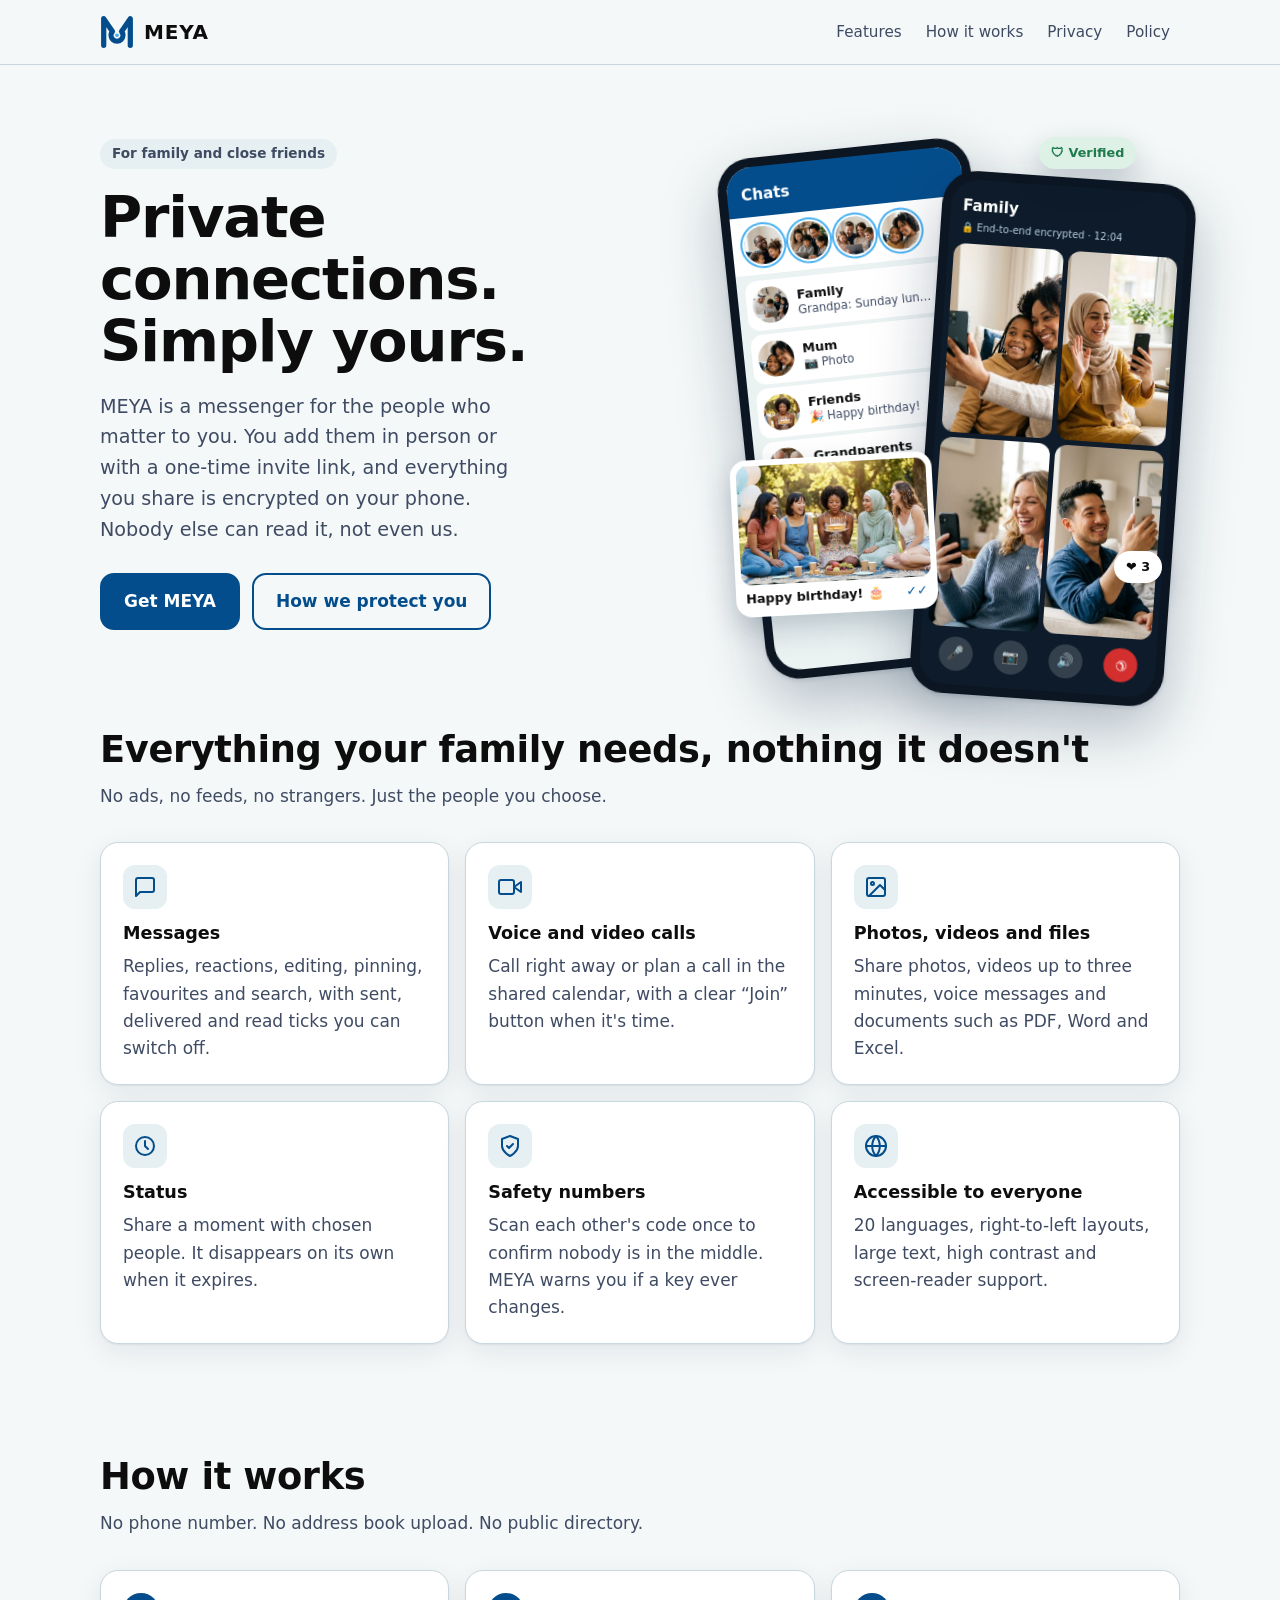
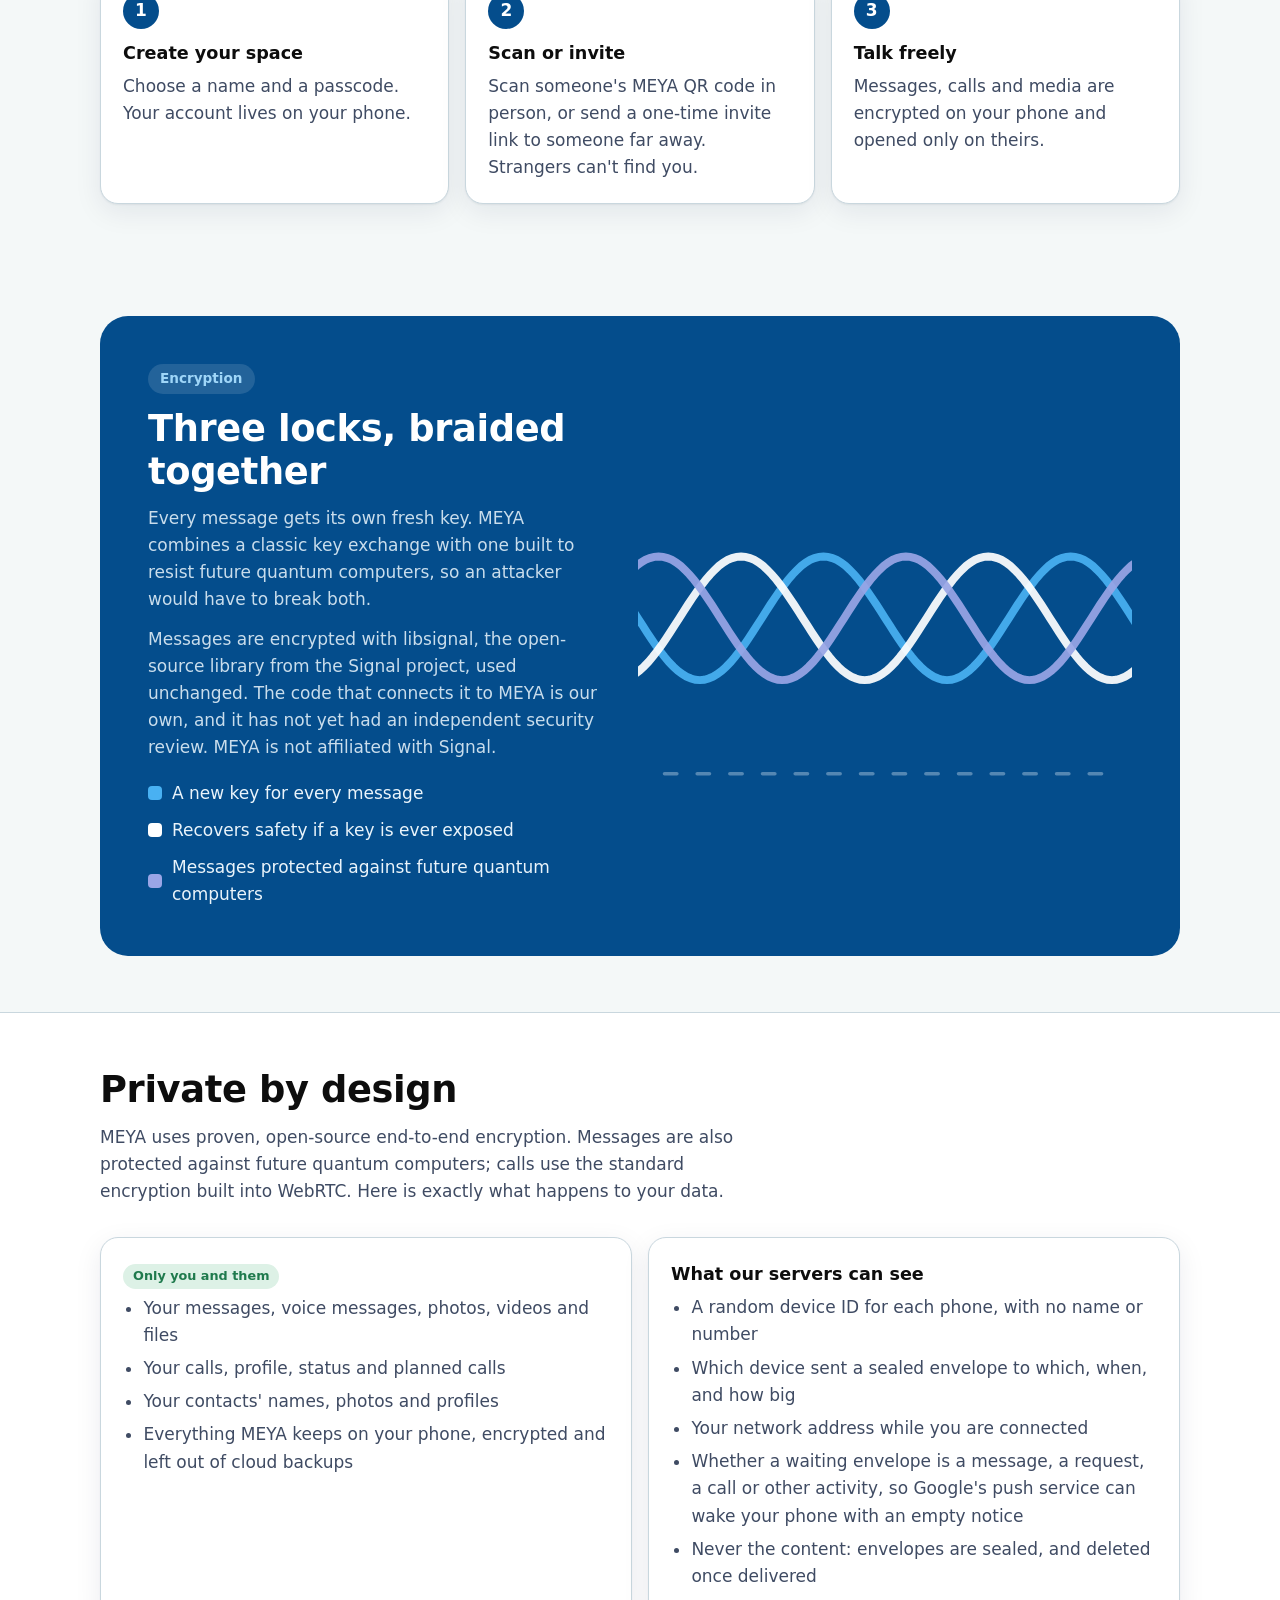
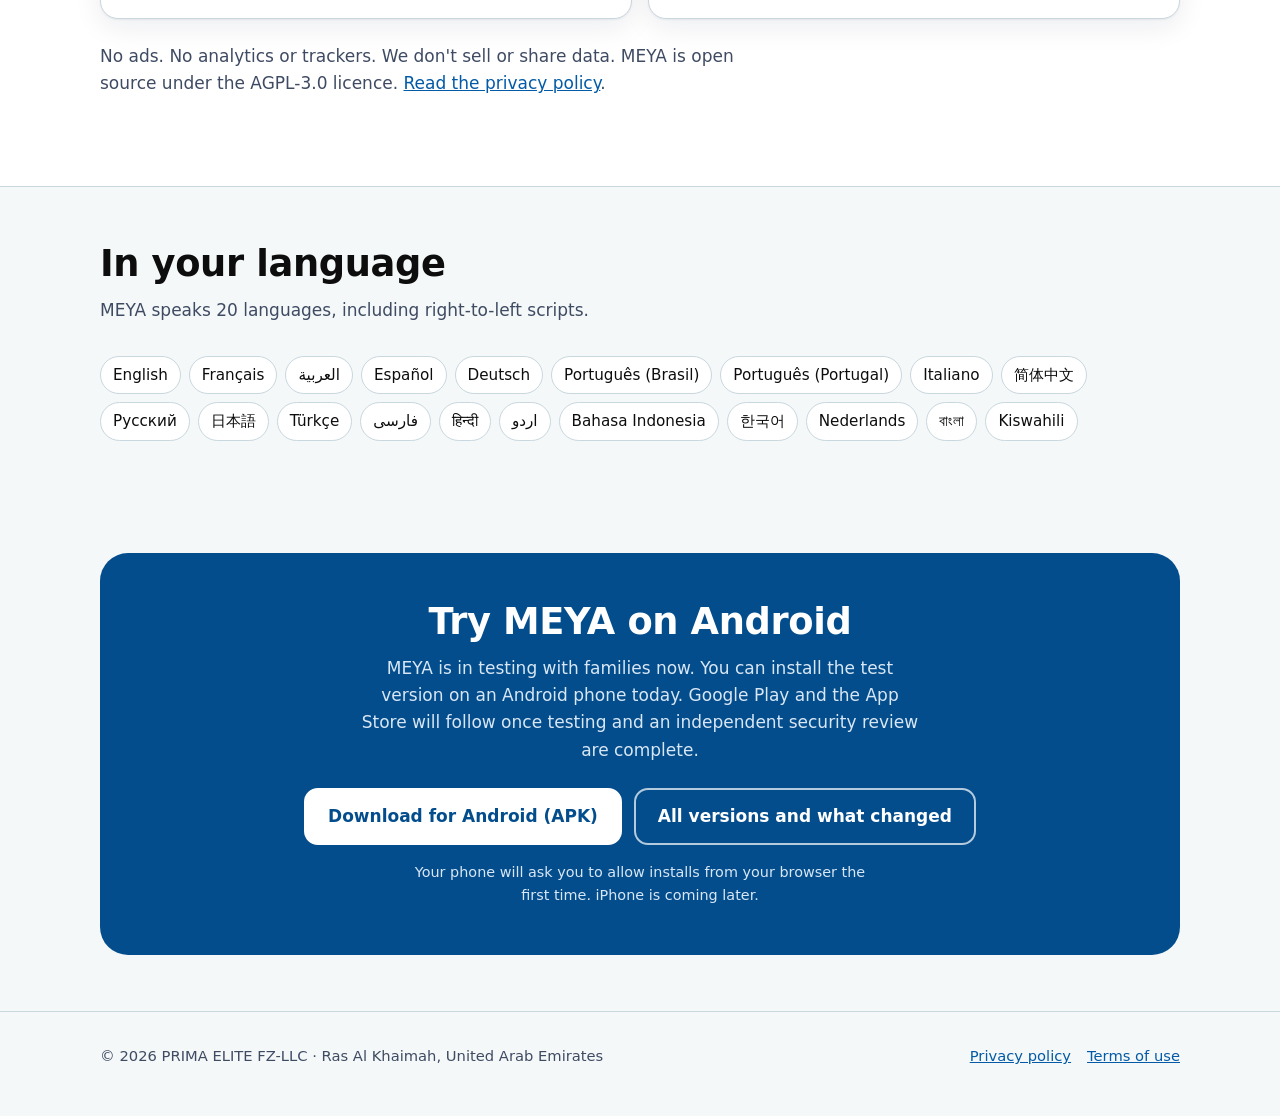
==== commit 0863c44b: "Version 1.0.7" ====
--- a/website/index.html
+++ b/website/index.html
@@ -4,20 +4,20 @@
 <meta charset="utf-8">
 <meta name="viewport" content="width=device-width, initial-scale=1, viewport-fit=cover">
 <title>MEYA · Private messaging for the people closest to you</title>
-<meta name="description" content="MEYA is a private, end-to-end encrypted messenger for family and close friends. Add people only in person, chat, call and share. Nobody else can read it.">
+<meta name="description" content="MEYA is a private, end-to-end encrypted messenger for family and close friends. Add people in person or with a one-time invite link, then chat, call and share. Nobody else can read it.">
 <meta name="theme-color" content="#044d8c">
 <meta property="og:title" content="MEYA · Private messaging for the people closest to you">
-<meta property="og:description" content="End-to-end encrypted messages and calls for family and close friends. You add people only in person.">
+<meta property="og:description" content="End-to-end encrypted messages and calls for family and close friends. No phone number, no public directory.">
 <meta property="og:type" content="website">
 <link rel="icon" href="favicon.svg" type="image/svg+xml">
-<link rel="stylesheet" href="site.css">
+<link rel="stylesheet" href="site.css?v=2">
 </head>
 <body>
 <a class="skip" href="#main">Skip to content</a>
 
 <header class="top">
   <div class="wrap">
-    <a class="brand" href="/" aria-label="MEYA home"><span class="logo" aria-hidden="true">M</span>MEYA</a>
+    <a class="brand" href="/" aria-label="MEYA home"><svg class="logo" viewBox="70 70 372 372" aria-hidden="true" focusable="false"><path d="M110.5 401.5L110.5 110.5L206.24 250.62A64.96 64.96 0 1 0 305.76 250.62L401.5 110.5L401.5 401.5" fill="none" stroke="currentColor" stroke-width="57.16" stroke-linecap="round" stroke-linejoin="round"/><circle class="logo-dot" cx="256" cy="292.37" r="19.75"/></svg>MEYA</a>
     <nav aria-label="Main">
       <a href="#features" class="hide-small">Features</a>
       <a href="#how" class="hide-tiny">How it works</a>
@@ -33,7 +33,7 @@
       <div>
         <span class="eyebrow">For family and close friends</span>
         <h1 id="hero-title">Private connections.<br>Simply yours.</h1>
-        <p class="lead">MEYA is a messenger for the people who matter to you. You add them in person, and everything you share is encrypted on your phone. Nobody else can read it, not even us.</p>
+        <p class="lead">MEYA is a messenger for the people who matter to you. You add them in person or with a one-time invite link, and everything you share is encrypted on your phone. Nobody else can read it, not even us.</p>
         <div class="actions">
           <a class="button primary" href="#get">Get MEYA</a>
           <a class="button secondary" href="#privacy">How we protect you</a>
@@ -54,7 +54,7 @@
             <ul class="chats">
               <li><span class="avatar" style="background-image:url(img/ai/gcc-family.jpg);background-size:auto 140%;background-position:52% 35%"></span><span class="who"><b>Family</b><i>Grandpa: Sunday lunch? 🍲</i></span><span class="badge-n">3</span></li>
               <li><span class="avatar" style="background-image:url(img/ai/black-mother.jpg);background-size:auto 200%;background-position:62% 34%"></span><span class="who"><b>Mum</b><i>📷 Photo</i></span></li>
-              <li><span class="avatar" style="background-image:url(img/ai/friends-birthday.jpg);background-size:auto 150%;background-position:45% 30%"></span><span class="who"><b>Friends</b><i>🎉 Happy birthday!</i></span></li>
+              <li><span class="avatar" style="background-image:url(img/ai/friends-birthday.jpg);background-size:auto 190%;background-position:50% 30%"></span><span class="who"><b>Friends</b><i>🎉 Happy birthday!</i></span></li>
               <li><span class="avatar" style="background-image:url(img/ai/grandparents.jpg);background-size:auto 150%;background-position:50% 32%"></span><span class="who"><b>Grandparents</b><i>🎥 Video call</i></span></li>
             </ul>
           </div>
@@ -65,10 +65,10 @@
           <div class="call">
             <div class="call-top"><b>Family</b><span>🔒 End-to-end encrypted · 12:04</span></div>
             <div class="tiles">
-              <img src="img/ai/gcc-man.jpg" alt="" style="object-position:38% 30%">
-              <img src="img/ai/hijab-woman.jpg" alt="" style="object-position:44% 35%">
-              <img src="img/ai/woman-wave.jpg" alt="" style="object-position:57% 35%">
-              <img src="img/ai/asian-man.jpg" alt="" style="object-position:35% 38%">
+              <img src="img/ai/mother-daughter-selfie.jpg" alt="" style="object-position:48% 50%">
+              <img src="img/ai/hijab-woman.jpg" alt="" style="object-position:64% 50%">
+              <img src="img/ai/woman-wave.jpg" alt="" style="object-position:40% 50%">
+              <img src="img/ai/asian-man.jpg" alt="" style="object-position:55% 50%">
             </div>
             <div class="controls"><span>🎤</span><span>📷</span><span>🔊</span><span class="end">✆</span></div>
           </div>
@@ -76,7 +76,7 @@
 
         <!-- Floating details -->
         <div class="float float-photo" aria-hidden="true">
-          <img src="img/ai/friends-birthday.jpg" alt="" style="object-position:52% 40%">
+          <img src="img/ai/friends-birthday.jpg" alt="" style="object-position:50% 45%">
           <span>Happy birthday! 🎂 <em>✓✓</em></span>
         </div>
         <div class="float float-heart" aria-hidden="true">❤️ 3</div>
@@ -117,7 +117,7 @@
         </article>
         <article class="card">
           <div class="icon" aria-hidden="true"><svg viewBox="0 0 24 24"><circle cx="12" cy="12" r="10"/><path d="M2 12h20M12 2a15 15 0 0 1 0 20M12 2a15 15 0 0 0 0 20"/></svg></div>
-          <h3>For everyone</h3>
+          <h3>Accessible to everyone</h3>
           <p>20 languages, right-to-left layouts, large text, high contrast and screen-reader support.</p>
         </article>
       </div>
@@ -134,8 +134,8 @@
           <p>Choose a name and a passcode. Your account lives on your phone.</p>
         </li>
         <li class="card">
-          <h3>Meet and scan</h3>
-          <p>Add someone by scanning their MEYA QR code in person. Strangers simply can't find you.</p>
+          <h3>Scan or invite</h3>
+          <p>Scan someone's MEYA QR code in person, or send a one-time invite link to someone far away. Strangers can't find you.</p>
         </li>
         <li class="card">
           <h3>Talk freely</h3>
@@ -151,12 +151,12 @@
         <div>
           <span class="eyebrow">Encryption</span>
           <h2 id="encryption-title">Three locks, braided together</h2>
-          <p>Every message gets its own fresh key. MEYA mixes keys from three different methods, so an attacker would have to break all of them at once. One of them is built to resist future quantum computers.</p>
-          <p>We use Signal's own open-source code, unchanged. We don't write our own cryptography.</p>
+          <p>Every message gets its own fresh key. MEYA combines a classic key exchange with one built to resist future quantum computers, so an attacker would have to break both.</p>
+          <p>Messages are encrypted with libsignal, the open-source library from the Signal project, used unchanged. The code that connects it to MEYA is our own, and it has not yet had an independent security review. MEYA is not affiliated with Signal.</p>
           <ul class="strand-legend">
             <li><i style="background:#49b1f2"></i>A new key for every message</li>
             <li><i style="background:#ffffff"></i>Recovers safety if a key is ever exposed</li>
-            <li><i style="background:#9aa5e6"></i>Protects against future quantum computers</li>
+            <li><i style="background:#9aa5e6"></i>Messages protected against future quantum computers</li>
           </ul>
         </div>
         <svg class="strands" viewBox="0 0 560 360" role="img" aria-label="Three strands braided together, standing for the three methods that make each message key">
@@ -175,14 +175,14 @@
   <section id="privacy" class="privacy" aria-labelledby="privacy-title">
     <div class="wrap">
       <h2 id="privacy-title">Private by design</h2>
-      <p class="section-lead">MEYA uses proven, open-source end-to-end encryption that is built to resist future quantum computers. Here is exactly what happens to your data.</p>
+      <p class="section-lead">MEYA uses proven, open-source end-to-end encryption. Messages are also protected against future quantum computers; calls use the standard encryption built into WebRTC. Here is exactly what happens to your data.</p>
       <div class="ledger">
         <div class="card">
           <h3><span class="badge">Only you and them</span></h3>
           <ul>
             <li>Your messages, voice messages, photos, videos and files</li>
             <li>Your calls, profile, status and planned calls</li>
-            <li>Your contacts and who you are connected with</li>
+            <li>Your contacts' names, photos and profiles</li>
             <li>Everything MEYA keeps on your phone, encrypted and left out of cloud backups</li>
           </ul>
         </div>
@@ -192,6 +192,7 @@
             <li>A random device ID for each phone, with no name or number</li>
             <li>Which device sent a sealed envelope to which, when, and how big</li>
             <li>Your network address while you are connected</li>
+            <li>Whether a waiting envelope is a message, a request, a call or other activity, so Google's push service can wake your phone with an empty notice</li>
             <li>Never the content: envelopes are sealed, and deleted once delivered</li>
           </ul>
         </div>
--- a/website/site.css
+++ b/website/site.css
@@ -100,16 +100,17 @@
   font-size: 1.25rem;
   letter-spacing: 0.04em;
 }
+/* The Keyhole M: the M follows the accent colour, the dot is Sky (white
+   in dark mode, where the M itself is Sky). */
 .logo {
-  width: 36px;
-  height: 36px;
-  border-radius: 10px;
-  background: var(--navy);
-  color: #fff;
-  display: grid;
-  place-items: center;
-  font-weight: 800;
-  font-size: 1.1rem;
+  width: 34px;
+  height: 34px;
+  flex: none;
+  color: var(--accent);
+}
+.logo-dot { fill: var(--sky); }
+@media (prefers-color-scheme: dark) {
+  .logo-dot { fill: #fff; }
 }
 .top nav { display: flex; gap: 4px; flex-wrap: nowrap; white-space: nowrap; }
 .top nav a {
